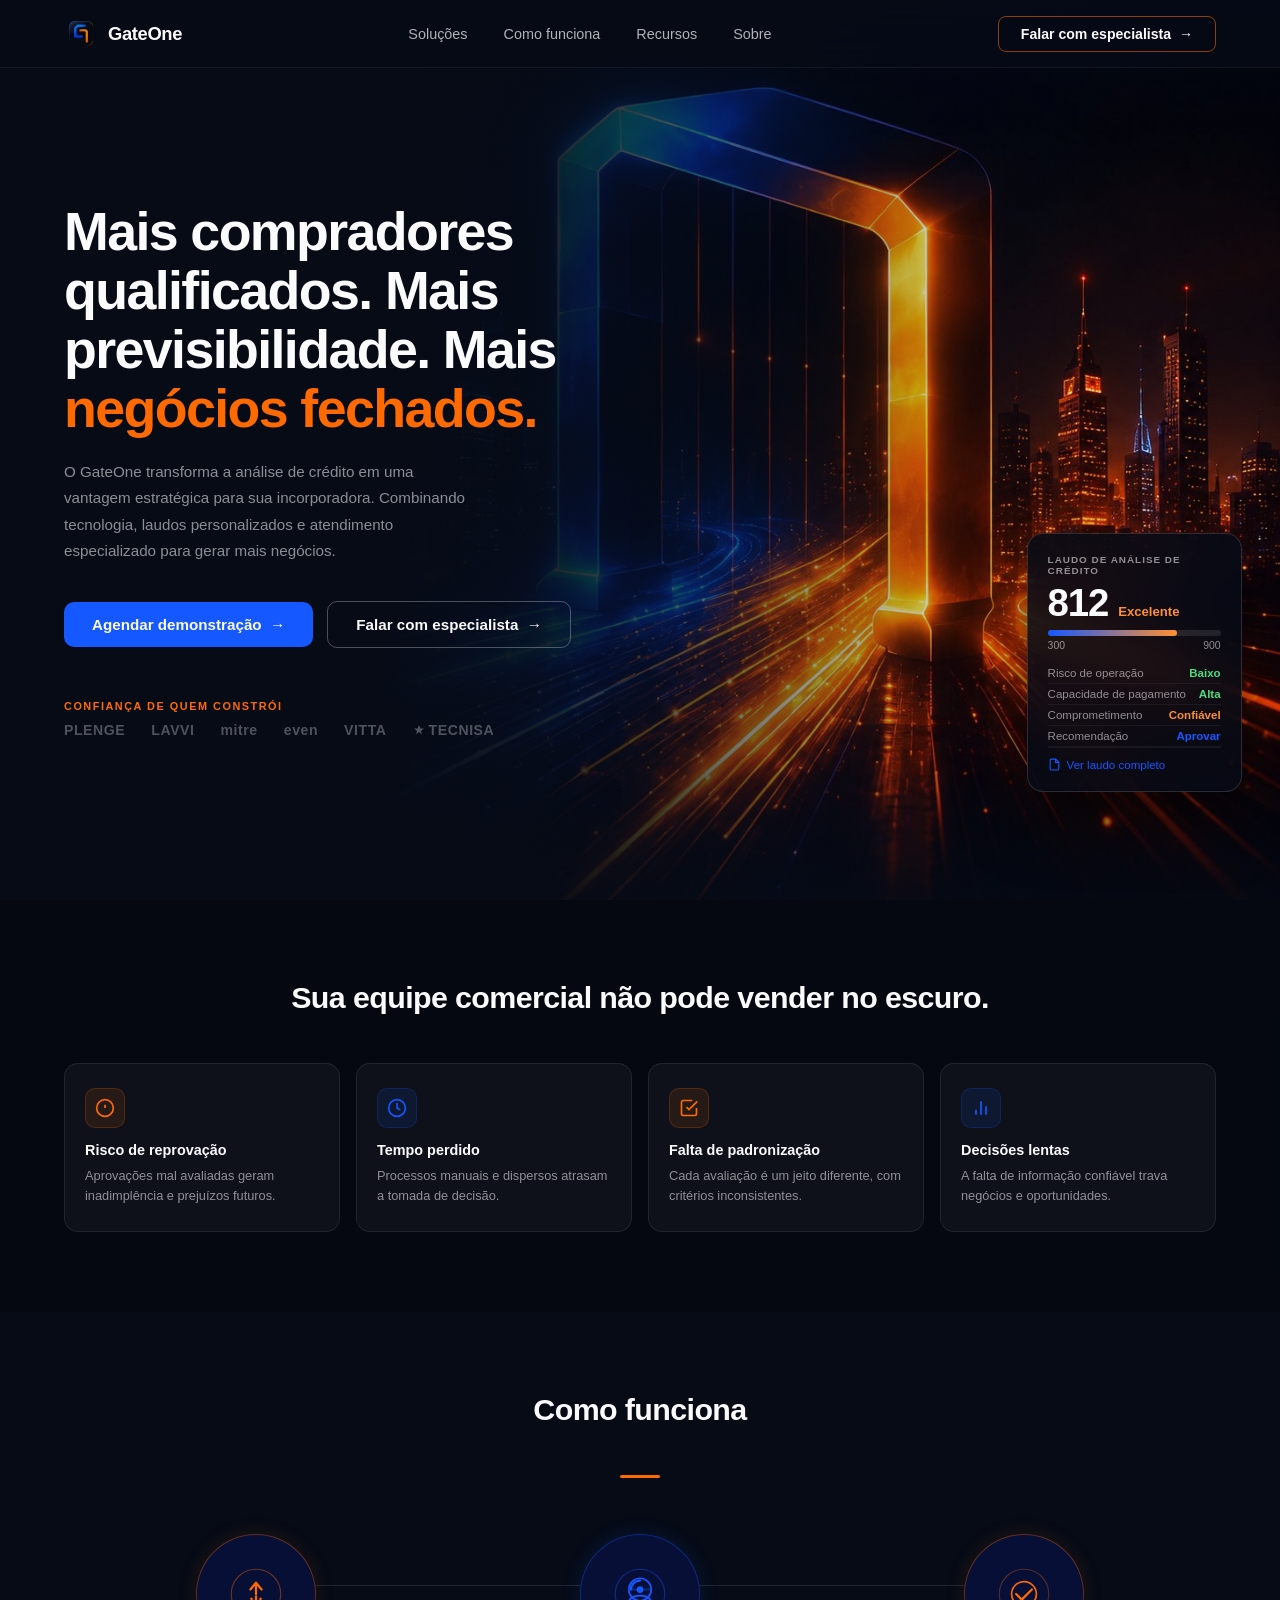
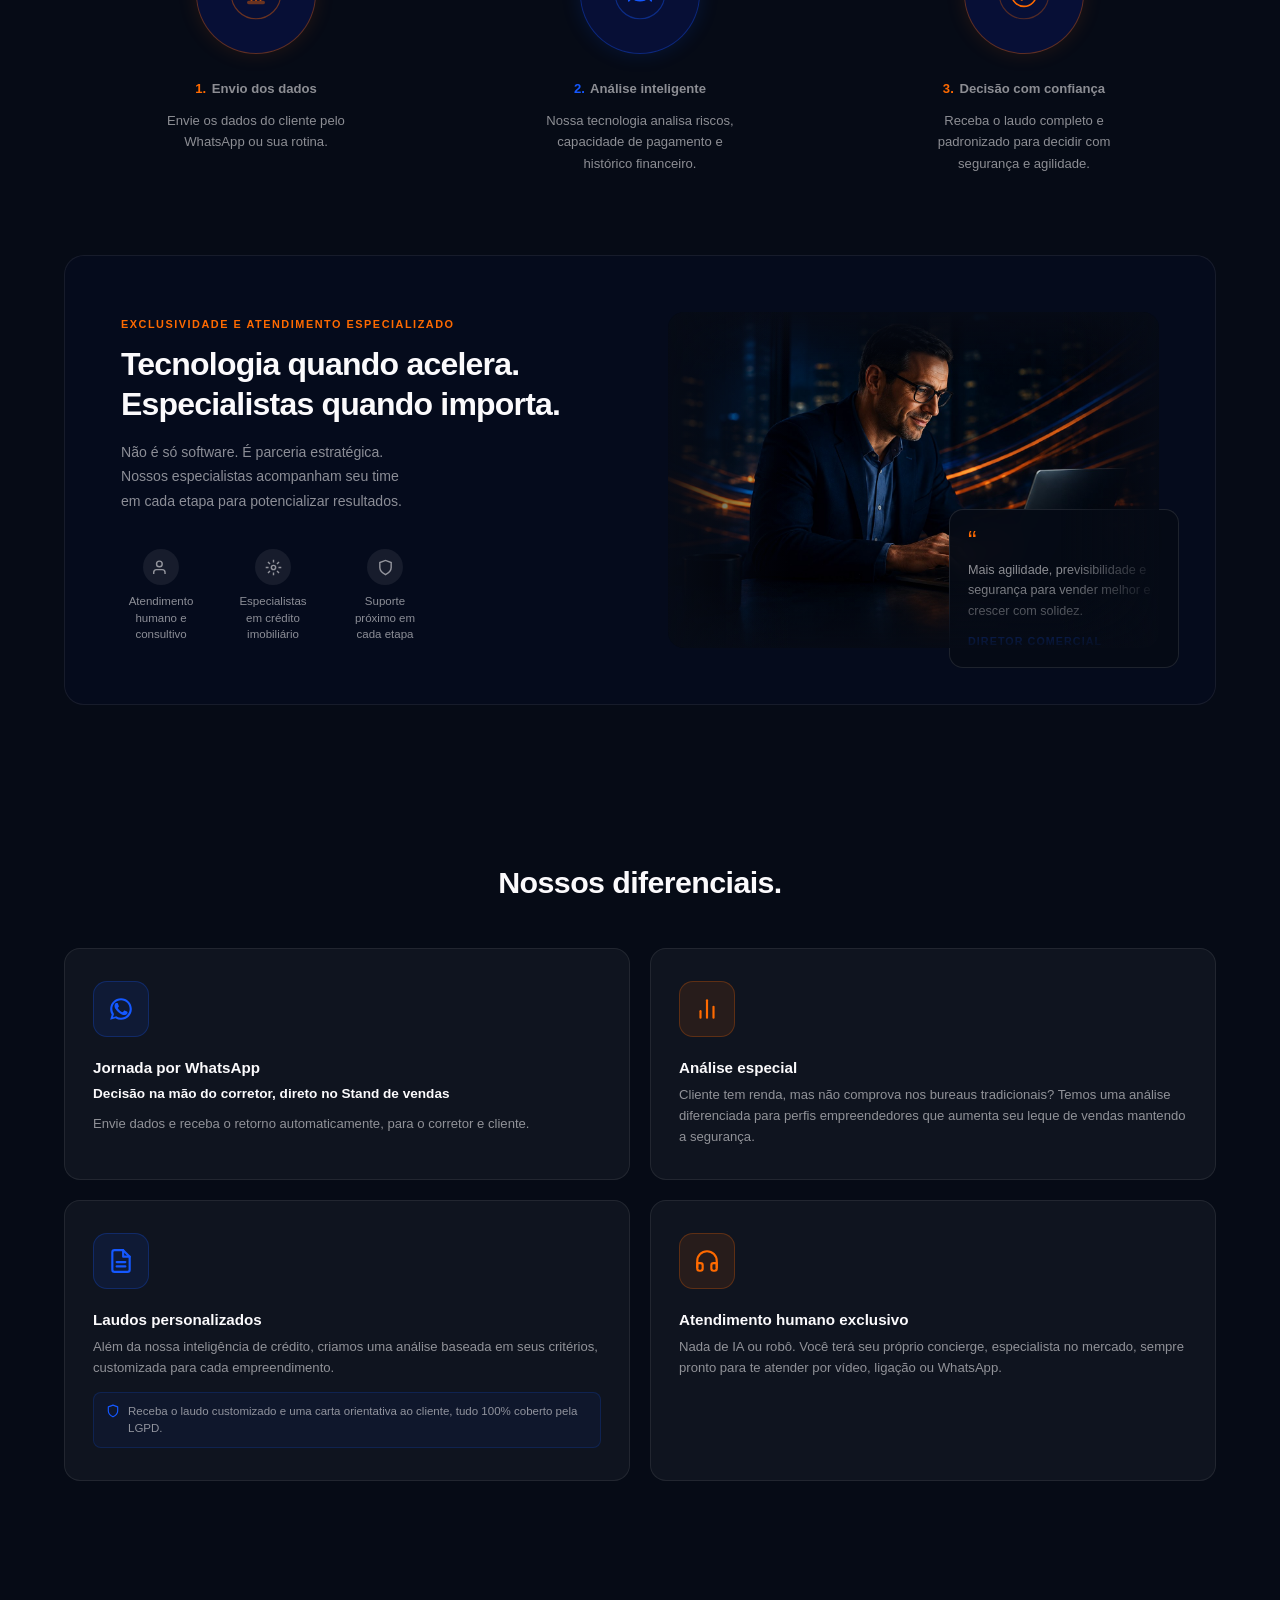
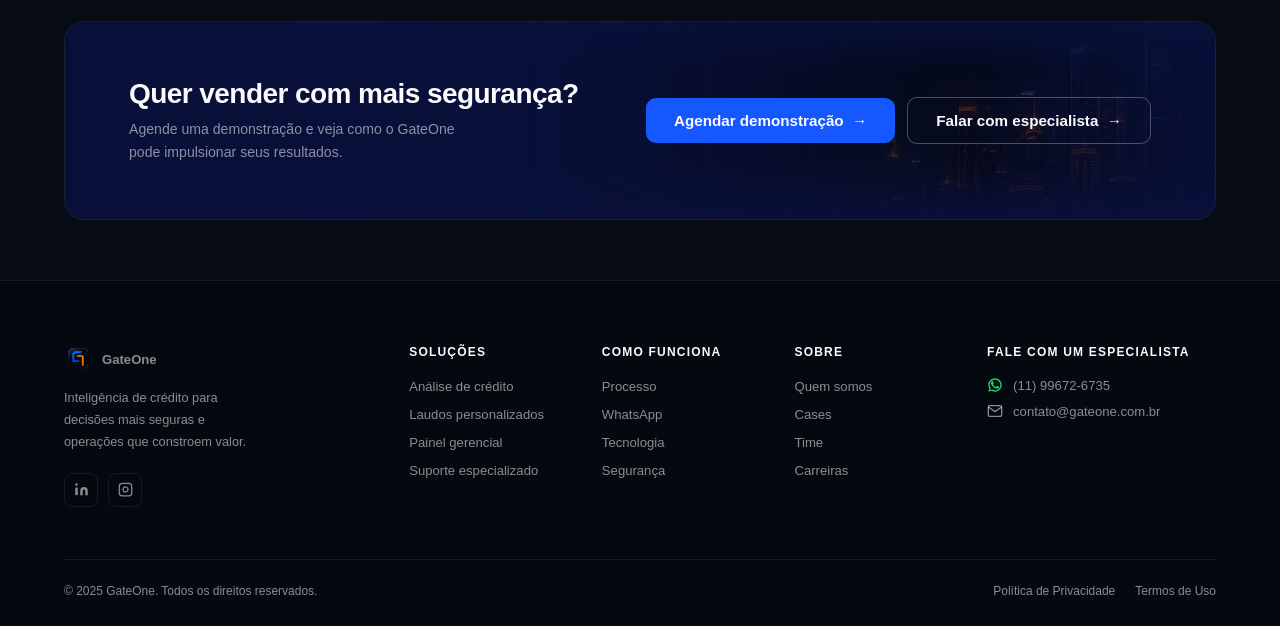
==== index.html @ da581ff6 "features: 'Nossos diferenciais' com 4 cards em grid 2x2" ====
<!DOCTYPE html>
<html lang="pt-BR">
<head>
  <meta charset="UTF-8"/>
  <meta name="viewport" content="width=device-width, initial-scale=1.0"/>
  <title>GateOne — Inteligência de Crédito</title>
  <link href="https://api.fontshare.com/v2/css?f[]=satoshi@300,400,500,600,700,800&display=swap" rel="stylesheet"/>
  <style>
    *,*::before,*::after{box-sizing:border-box;margin:0;padding:0}
    :root{
      --bg:#060B16;
      --blue:#1558FF;
      --orange:#FF6A00;
      --orange2:#FF902E;
      --white:#FBFAFC;
      --muted:rgba(251,250,252,.55);
      --card:rgba(255,255,255,.04);
      --border:rgba(255,255,255,.08);
    }
    html{scroll-behavior:smooth}
    body{font-family:'Satoshi',sans-serif;background:var(--bg);color:var(--white);overflow-x:hidden;-webkit-font-smoothing:antialiased}

    /* ── NAV ── */
    nav{
      position:fixed;top:0;left:0;right:0;z-index:900;
      display:flex;align-items:center;justify-content:space-between;
      padding:0 5%;height:68px;
      background:rgba(6,11,22,.88);
      backdrop-filter:blur(20px);
      border-bottom:1px solid rgba(255,255,255,.06);
    }
    .nav-logo{display:flex;align-items:center;gap:10px;text-decoration:none;color:var(--white);font-weight:700;font-size:1.15rem;letter-spacing:-.02em}
    .nav-logo img{height:34px;width:auto}
    .nav-links{display:flex;align-items:center;gap:36px;list-style:none}
    .nav-links a{text-decoration:none;color:rgba(251,250,252,.7);font-size:.9rem;font-weight:500;transition:color .2s}
    .nav-links a:hover{color:var(--white)}
    .btn-nav{
      background:transparent;border:1.5px solid rgba(255,106,0,.55);
      color:var(--white);padding:9px 22px;border-radius:8px;
      font-family:'Satoshi',sans-serif;font-size:.88rem;font-weight:600;
      cursor:pointer;display:flex;align-items:center;gap:8px;
      text-decoration:none;transition:background .2s,border-color .2s;
    }
    .btn-nav:hover{background:rgba(255,106,0,.1);border-color:var(--orange)}

    /* ── BUTTONS ── */
    .btn-blue{
      display:inline-flex;align-items:center;gap:10px;
      background:var(--blue);color:var(--white);
      font-family:'Satoshi',sans-serif;font-size:.95rem;font-weight:700;
      padding:14px 28px;border-radius:10px;border:none;cursor:pointer;
      text-decoration:none;transition:background .2s,transform .2s,box-shadow .2s;
    }
    .btn-blue:hover{background:#0e46d4;transform:translateY(-2px);box-shadow:0 8px 28px rgba(21,88,255,.4)}
    .btn-outline{
      display:inline-flex;align-items:center;gap:10px;
      background:transparent;color:var(--white);
      font-family:'Satoshi',sans-serif;font-size:.95rem;font-weight:600;
      padding:14px 28px;border-radius:10px;
      border:1.5px solid rgba(255,255,255,.28);cursor:pointer;
      text-decoration:none;transition:border-color .2s,background .2s;
    }
    .btn-outline:hover{border-color:rgba(255,255,255,.6);background:rgba(255,255,255,.04)}

    /* ── HERO ── */
    #hero{
      position:relative;
      min-height:100vh;
      display:flex;
      align-items:center;
      overflow:hidden;
    }
    .hero-bg{
      position:absolute;
      inset:0;
      background-size:cover;
      background-position:center right;
      background-repeat:no-repeat;
    }
    /* Heavy overlay: left is solid bg color, right reveals the image */
    .hero-overlay{
      position:absolute;inset:0;z-index:1;
      background:
        linear-gradient(to right,
          #060B16 0%,
          #060B16 30%,
          rgba(6,11,22,.92) 42%,
          rgba(6,11,22,.55) 58%,
          rgba(6,11,22,.15) 75%,
          transparent 88%
        ),
        linear-gradient(to bottom, rgba(6,11,22,.6) 0%, transparent 15%),
        linear-gradient(to top,    rgba(6,11,22,.7) 0%, transparent 15%);
    }
    .hero-content{
      position:relative;z-index:2;
      width:100%;
      padding:120px 5% 80px;
    }
    .hero-left{max-width:530px}
    .hero-title{
      font-size:clamp(2.4rem,4.2vw,3.5rem);
      font-weight:800;line-height:1.1;letter-spacing:-.03em;
      margin-bottom:20px;
    }
    .hero-title .orange{color:var(--orange)}
    .hero-desc{
      font-size:.95rem;line-height:1.75;
      color:var(--muted);max-width:420px;margin-bottom:36px;
    }
    .hero-actions{display:flex;align-items:center;gap:14px;flex-wrap:wrap;margin-bottom:52px}
    .hero-trust{display:flex;flex-direction:column;gap:10px}
    .trust-label{font-size:.68rem;font-weight:700;letter-spacing:.14em;text-transform:uppercase;color:var(--orange)}
    .trust-logos{display:flex;align-items:center;gap:26px;flex-wrap:wrap}
    .trust-logos span{font-size:.88rem;font-weight:700;letter-spacing:.04em;color:rgba(251,250,252,.3)}
    .score-card{
      position:absolute;
      bottom:12%;
      right:3%;
      z-index:3;
      width:215px;
      background:rgba(6,11,22,.88);
      border:1px solid rgba(255,255,255,.14);
      backdrop-filter:blur(20px);
      border-radius:16px;padding:20px;
      box-shadow:0 24px 64px rgba(0,0,0,.6);
    }
    .score-label{font-size:.62rem;font-weight:700;letter-spacing:.1em;text-transform:uppercase;color:var(--muted);margin-bottom:8px}
    .score-num-row{display:flex;align-items:baseline;gap:10px;margin-bottom:8px}
    .score-number{font-size:2.4rem;font-weight:800;letter-spacing:-.03em;line-height:1}
    .score-badge{font-size:.82rem;font-weight:700;color:var(--orange2)}
    .score-bar-wrap{background:rgba(255,255,255,.1);border-radius:4px;height:6px;margin-bottom:4px}
    .score-bar{height:6px;border-radius:4px;background:linear-gradient(90deg,var(--blue),var(--orange2));width:75%}
    .score-range{display:flex;justify-content:space-between;font-size:.65rem;color:var(--muted);margin-bottom:12px}
    .score-row{display:flex;justify-content:space-between;align-items:center;font-size:.72rem;padding:4px 0;border-bottom:1px solid rgba(255,255,255,.05)}
    .score-row:last-of-type{border:none;margin-bottom:10px}
    .score-row .key{color:var(--muted)}
    .score-row .val{font-weight:600}
    .val.green{color:#4ade80}
    .val.blue-t{color:var(--blue)}
    .val.orange-t{color:var(--orange2)}
    .score-footer{display:flex;align-items:center;gap:6px;font-size:.72rem;color:var(--blue);cursor:pointer;border-top:1px solid rgba(255,255,255,.06);padding-top:10px}

        /* ── PAIN ── */
        /* ── PAIN ── */
        /* ── PAIN ── */
    #pain{padding:80px 5%;background:rgba(0,0,0,.25)}
    .section-heading{text-align:center;font-size:clamp(1.3rem,2.4vw,1.9rem);font-weight:700;letter-spacing:-.02em;margin-bottom:48px}
    .pain-grid{display:grid;grid-template-columns:repeat(4,1fr);gap:16px}
    .pain-card{
      background:var(--card);border:1px solid var(--border);
      border-radius:14px;padding:24px 20px;
      transition:border-color .2s,transform .2s;
    }
    .pain-card:hover{border-color:rgba(21,88,255,.3);transform:translateY(-4px)}
    .pain-icon{
      width:40px;height:40px;border-radius:10px;
      display:flex;align-items:center;justify-content:center;margin-bottom:14px;
    }
    .pain-icon.or{background:rgba(255,106,0,.1);border:1px solid rgba(255,106,0,.2)}
    .pain-icon.bl{background:rgba(21,88,255,.1);border:1px solid rgba(21,88,255,.2)}
    .pain-icon svg{width:20px;height:20px}
    .pain-card h3{font-size:.9rem;font-weight:700;margin-bottom:8px}
    .pain-card p{font-size:.8rem;color:var(--muted);line-height:1.6}

    /* ── HOW ── */
    #how{padding:80px 5%;text-align:center}
    .how-line{width:40px;height:3px;background:var(--orange);border-radius:2px;margin:8px auto 56px}
    .steps{display:grid;grid-template-columns:repeat(3,1fr);position:relative}
    .steps::before{
      content:'';position:absolute;
      top:51px;left:calc(16.6% + 28px);right:calc(16.6% + 28px);
      height:1px;background:rgba(255,255,255,.1);
    }
    .step{display:flex;flex-direction:column;align-items:center;padding:0 20px;position:relative;z-index:1}
    .step-circle{
      width:120px;height:120px;border-radius:50%;
      background:rgba(8,16,58,.9);
      display:flex;align-items:center;justify-content:center;
      margin-bottom:24px;
    }
    .step-circle.bl{border:1px solid rgba(21,88,255,.35);box-shadow:0 0 20px rgba(21,88,255,.15)}
    .step-circle.pu{border:1px solid rgba(255,106,0,.35);box-shadow:0 0 20px rgba(255,106,0,.15)}
    .step-circle.or{border:1px solid rgba(255,106,0,.35);box-shadow:0 0 20px rgba(255,106,0,.12)}
    .step-circle svg{width:54px;height:54px}
    .step-title{font-size:.95rem;font-weight:700;margin-bottom:10px}
    .step-title .n{margin-right:2px}
    .step-title .n.bl{color:var(--blue)}
    .step-title .n.pu{color:var(--orange)}
    .step-title .n.or{color:var(--orange)}
    .step p{font-size:.82rem;color:var(--muted);line-height:1.65;max-width:200px}

    /* ── SPECIALIST ── */
    #specialist{padding:0 5% 80px}
    .spec-inner{
      border:1px solid rgba(255,255,255,.07);border-radius:20px;
      padding:56px;
      display:grid;grid-template-columns:1fr 1fr;
      gap:56px;align-items:center;
      background:rgba(8,16,58,.18);
    }
    .spec-label{font-size:.68rem;font-weight:700;letter-spacing:.14em;text-transform:uppercase;color:var(--orange);display:block;margin-bottom:14px}
    .spec-title{font-size:clamp(1.4rem,2.5vw,2rem);font-weight:700;letter-spacing:-.025em;line-height:1.25;margin-bottom:16px}
    .spec-desc{font-size:.88rem;color:var(--muted);line-height:1.75;margin-bottom:36px}
    .spec-perks{display:flex;gap:32px}
    .perk{display:flex;flex-direction:column;align-items:center;text-align:center;gap:8px}
    .perk-icon{width:36px;height:36px;border-radius:50%;background:rgba(255,255,255,.07);display:flex;align-items:center;justify-content:center}
    .perk-icon svg{width:17px;height:17px;color:var(--muted)}
    .perk span{font-size:.72rem;color:var(--muted);max-width:80px;line-height:1.4}
    .spec-right{position:relative}
    .spec-img-wrap{position:relative;border-radius:16px;overflow:hidden;display:block}
    .spec-img-wrap::after{content:'';position:absolute;inset:0;background:linear-gradient(to right,rgba(6,11,22,.95) 0%,transparent 25%),linear-gradient(to left,rgba(6,11,22,.95) 0%,transparent 20%),linear-gradient(to top,rgba(6,11,22,.95) 0%,transparent 20%),linear-gradient(to bottom,rgba(6,11,22,.95) 0%,transparent 20%);pointer-events:none;z-index:1}
    .spec-img{width:100%;border-radius:16px;display:block;object-fit:cover;max-height:400px}
    .testimonial{
      position:absolute;bottom:-20px;right:-20px;width:230px;
      background:rgba(6,11,22,.95);border:1px solid rgba(255,255,255,.1);
      border-radius:14px;padding:18px;backdrop-filter:blur(12px);
    }
    .testimonial .qt{font-size:1.6rem;line-height:1;color:var(--orange);margin-bottom:6px}
    .testimonial p{font-size:.79rem;line-height:1.6;color:var(--muted);margin-bottom:10px}
    .testimonial .author{font-size:.67rem;font-weight:700;letter-spacing:.1em;text-transform:uppercase;color:var(--blue)}

    /* ── FEATURES ── */
    #features{padding:80px 5%}
    .features-grid{display:grid;grid-template-columns:repeat(2,1fr);gap:20px;margin-top:0}
    .feat-card{
      background:var(--card);border:1px solid var(--border);
      border-radius:16px;padding:32px 28px;
      display:flex;flex-direction:column;
      transition:border-color .25s,transform .25s,box-shadow .25s;
    }
    .feat-card:hover{border-color:rgba(21,88,255,.4);transform:translateY(-6px);box-shadow:0 20px 48px rgba(0,0,0,.35)}
    .feat-icon{width:56px;height:56px;border-radius:14px;display:flex;align-items:center;justify-content:center;margin-bottom:22px}
    .feat-icon.wa{background:rgba(21,88,255,.1);border:1px solid rgba(21,88,255,.25)}
    .feat-icon.rep{background:rgba(255,106,0,.1);border:1px solid rgba(255,106,0,.25)}
    .feat-icon.dash{background:rgba(21,88,255,.1);border:1px solid rgba(21,88,255,.25)}
    .feat-card h3{font-size:.95rem;font-weight:700;margin-bottom:8px}
    .feat-card p{font-size:.82rem;color:var(--muted);line-height:1.6;flex:1;margin-bottom:0}
    .feat-subtitle{font-size:.85rem;font-weight:600;color:var(--white);margin-bottom:10px;line-height:1.4}
    .feat-lgpd{display:flex;align-items:flex-start;gap:8px;padding:10px 12px;border-radius:8px;background:rgba(21,88,255,.06);border:1px solid rgba(21,88,255,.18);font-size:.72rem;color:var(--muted);line-height:1.5;margin-top:14px}
    .feat-lgpd svg{flex-shrink:0;margin-top:1px;color:var(--blue)}
    .feat-link{display:inline-flex;align-items:center;gap:6px;font-size:.82rem;font-weight:700;color:var(--orange);text-decoration:none;transition:gap .2s}
    .feat-link:hover{gap:12px}

    /* ── CTA ── */
    #cta{padding:60px 5%}
    .cta-inner{
      border:1px solid rgba(255,255,255,.08);border-radius:20px;
      padding:56px 64px;
      display:flex;align-items:center;justify-content:space-between;gap:40px;
      position:relative;overflow:hidden;
      background:rgba(8,16,58,.28);
    }
    .cta-bg{
      position:absolute;right:0;top:0;bottom:0;width:55%;
      background:url("[data-uri]") right center/cover no-repeat;
      opacity:.2;
    }
    .cta-fade{
      position:absolute;inset:0;
      background:
        linear-gradient(to right, rgba(8,16,58,1) 0%, rgba(8,16,58,.98) 40%, rgba(8,16,58,.5) 60%, transparent 75%),
        linear-gradient(to top, rgba(8,16,58,.95) 0%, transparent 30%),
        linear-gradient(to bottom, rgba(8,16,58,.95) 0%, transparent 25%),
        linear-gradient(to left, rgba(8,16,58,.9) 0%, transparent 20%);
    }
    .cta-text{position:relative;z-index:1}
    .cta-text h2{font-size:clamp(1.3rem,2.2vw,1.75rem);font-weight:700;letter-spacing:-.02em;margin-bottom:8px}
    .cta-text p{font-size:.88rem;color:var(--muted);line-height:1.6;max-width:340px}
    .cta-actions{display:flex;gap:12px;align-items:center;position:relative;z-index:1;flex-shrink:0}

    /* ── FOOTER ── */
    footer{background:rgba(0,0,0,.3);border-top:1px solid var(--border);padding:64px 5% 28px}
    .footer-grid{display:grid;grid-template-columns:2fr 1fr 1fr 1fr 1.5fr;gap:40px;margin-bottom:52px}
    .footer-logo{display:flex;align-items:center;gap:10px;text-decoration:none;color:var(--white);font-weight:700;font-size:1rem;margin-bottom:14px}
    .footer-logo img{height:28px;width:auto}
    .footer-tagline{font-size:.8rem;color:var(--muted);line-height:1.7;max-width:200px;margin-bottom:20px}
    .footer-social{display:flex;gap:10px}
    .soc{width:34px;height:34px;border-radius:8px;border:1px solid var(--border);display:flex;align-items:center;justify-content:center;color:var(--muted);text-decoration:none;transition:border-color .2s,color .2s}
    .soc:hover{border-color:var(--blue);color:var(--blue)}
    .soc svg{width:15px;height:15px}
    .fcol h4{font-size:.75rem;font-weight:700;letter-spacing:.1em;text-transform:uppercase;color:var(--white);margin-bottom:18px}
    .fcol ul{list-style:none;display:flex;flex-direction:column;gap:10px}
    .fcol a{font-size:.82rem;color:var(--muted);text-decoration:none;transition:color .2s}
    .fcol a:hover{color:var(--white)}
    .fcontact h4{font-size:.75rem;font-weight:700;letter-spacing:.1em;text-transform:uppercase;color:var(--white);margin-bottom:18px}
    .fci{display:flex;align-items:center;gap:10px;font-size:.82rem;color:var(--muted);margin-bottom:10px}
    .fci svg{width:16px;height:16px;flex-shrink:0}
    .footer-bottom{border-top:1px solid var(--border);padding-top:24px;display:flex;justify-content:space-between;align-items:center;flex-wrap:wrap;gap:12px}
    .footer-bottom p{font-size:.75rem;color:var(--muted)}
    .fbl{display:flex;gap:20px}
    .fbl a{font-size:.75rem;color:var(--muted);text-decoration:none;transition:color .2s}
    .fbl a:hover{color:var(--white)}

    /* REVEAL */
    .rv{opacity:0;transform:translateY(26px);transition:opacity .65s cubic-bezier(.16,1,.3,1),transform .65s cubic-bezier(.16,1,.3,1)}
    .rv.on{opacity:1;transform:none}
    .d1{transition-delay:.08s}.d2{transition-delay:.16s}.d3{transition-delay:.24s}.d4{transition-delay:.32s}

    @media(max-width:1024px){
      .hero-bg-img{width:100%;opacity:.35}
      .hero-fade{background:linear-gradient(to right,var(--bg) 0%,rgba(6,11,22,.9) 60%,rgba(6,11,22,.7) 100%)}
      .hero-content{grid-template-columns:1fr}
      .hero-right{display:none}
      .pain-grid{grid-template-columns:repeat(2,1fr)}
      .steps{grid-template-columns:1fr;gap:40px}
      .steps::before{display:none}
      .spec-inner{grid-template-columns:1fr;gap:40px;padding:36px}
      .features-grid{grid-template-columns:repeat(2,1fr)}
      .footer-grid{grid-template-columns:1fr 1fr}
      .testimonial{position:static;margin-top:16px;width:100%}
    }
    @media(max-width:640px){
      .nav-links{display:none}
      .pain-grid{grid-template-columns:1fr}
      .features-grid{grid-template-columns:1fr}
      .cta-inner{flex-direction:column;padding:36px 24px}
      .cta-actions{flex-direction:column;width:100%}
      .footer-grid{grid-template-columns:1fr}
      .spec-perks{flex-wrap:wrap;gap:20px}
    }
  </style>
</head>
<body>

<!-- NAV -->
<nav id="navbar">
  <a href="#" class="nav-logo">
    <img src="[data-uri]" alt="GateOne logo"/>
    GateOne
  </a>
  <ul class="nav-links">
    <li><a href="#pain">Soluções</a></li>
    <li><a href="#how">Como funciona</a></li>
    <li><a href="#features">Recursos</a></li>
    <li><a href="#footer">Sobre</a></li>
  </ul>
  <a href="https://wa.me/5511996726735" target="_blank" class="btn-nav">Falar com especialista &nbsp;&rarr;</a>
</nav>

<!-- HERO -->
<section id="hero">
  <!-- Full-bleed background image -->
  <div class="hero-bg" style="background-image:url('[data-uri]')"></div>
  <!-- Overlay: dark on left, transparent on right -->
  <div class="hero-overlay"></div>

  <div class="hero-content">
    <div class="hero-left rv">
      <h1 class="hero-title">
        Mais compradores<br/>
        qualificados. Mais<br/>
        previsibilidade. Mais<br/>
        <span class="orange">negócios fechados.</span>
      </h1>
      <p class="hero-desc">O GateOne transforma a análise de crédito em uma vantagem estratégica para sua incorporadora. Combinando tecnologia, laudos personalizados e atendimento especializado para gerar mais negócios.</p>
      <div class="hero-actions">
        <a href="https://wa.me/5511996726735" target="_blank" class="btn-blue">Agendar demonstração &nbsp;&rarr;</a>
        <a href="https://wa.me/5511996726735" target="_blank" class="btn-outline">Falar com especialista &nbsp;&rarr;</a>
      </div>
      <div class="hero-trust">
        <span class="trust-label">Confiança de quem constrói</span>
        <div class="trust-logos">
          <span>PLENGE</span><span>LAVVI</span><span>mitre</span>
          <span>even</span><span>VITTA</span>
          <span style="display:flex;align-items:center;gap:4px">
            <svg width="12" height="12" viewBox="0 0 24 24" fill="rgba(251,250,252,.3)"><polygon points="12,2 15,9 22,9 16,14 18,21 12,16 6,21 8,14 2,9 9,9"/></svg>TECNISA
          </span>
        </div>
      </div>
    </div>
  </div>

  <!-- Score card over the image -->
  <div class="score-card rv d2">
    <div class="score-label">Laudo de Análise de Crédito</div>
    <div class="score-num-row">
      <span class="score-number">812</span>
      <span class="score-badge">Excelente</span>
    </div>
    <div class="score-bar-wrap"><div class="score-bar"></div></div>
    <div class="score-range"><span>300</span><span>900</span></div>
    <div class="score-row"><span class="key">Risco de operação</span><span class="val green">Baixo</span></div>
    <div class="score-row"><span class="key">Capacidade de pagamento</span><span class="val green">Alta</span></div>
    <div class="score-row"><span class="key">Comprometimento</span><span class="val orange-t">Confiável</span></div>
    <div class="score-row"><span class="key">Recomendação</span><span class="val blue-t">Aprovar</span></div>
    <div class="score-footer">
      <svg width="13" height="13" viewBox="0 0 24 24" fill="none" stroke="currentColor" stroke-width="2"><path d="M14 2H6a2 2 0 0 0-2 2v16a2 2 0 0 0 2 2h12a2 2 0 0 0 2-2V8z"/><polyline points="14 2 14 8 20 8"/></svg>
      Ver laudo completo
    </div>
  </div>
</section>

<!-- PAIN -->
<section id="pain">
  <h2 class="section-heading rv">Sua equipe comercial não pode vender no escuro.</h2>
  <div class="pain-grid">
    <div class="pain-card rv d1">
      <div class="pain-icon or"><svg viewBox="0 0 24 24" fill="none" stroke="#FF6A00" stroke-width="2"><circle cx="12" cy="12" r="10"/><line x1="12" y1="8" x2="12" y2="12"/><line x1="12" y1="16" x2="12.01" y2="16"/></svg></div>
      <h3>Risco de reprovação</h3>
      <p>Aprovações mal avaliadas geram inadimplência e prejuízos futuros.</p>
    </div>
    <div class="pain-card rv d2">
      <div class="pain-icon bl"><svg viewBox="0 0 24 24" fill="none" stroke="#1558FF" stroke-width="2"><circle cx="12" cy="12" r="10"/><polyline points="12 6 12 12 16 14"/></svg></div>
      <h3>Tempo perdido</h3>
      <p>Processos manuais e dispersos atrasam a tomada de decisão.</p>
    </div>
    <div class="pain-card rv d3">
      <div class="pain-icon or"><svg viewBox="0 0 24 24" fill="none" stroke="#FF6A00" stroke-width="2"><path d="M9 11l3 3L22 4"/><path d="M21 12v7a2 2 0 0 1-2 2H5a2 2 0 0 1-2-2V5a2 2 0 0 1 2-2h11"/></svg></div>
      <h3>Falta de padronização</h3>
      <p>Cada avaliação é um jeito diferente, com critérios inconsistentes.</p>
    </div>
    <div class="pain-card rv d4">
      <div class="pain-icon bl"><svg viewBox="0 0 24 24" fill="none" stroke="#1558FF" stroke-width="2"><line x1="18" y1="20" x2="18" y2="10"/><line x1="12" y1="20" x2="12" y2="4"/><line x1="6" y1="20" x2="6" y2="14"/></svg></div>
      <h3>Decisões lentas</h3>
      <p>A falta de informação confiável trava negócios e oportunidades.</p>
    </div>
  </div>
</section>

<!-- HOW -->
<section id="how">
  <h2 class="section-heading rv">Como funciona</h2>
  <div class="how-line rv"></div>
  <div class="steps">
    <div class="step rv d1">
      <div class="step-circle or">
        <svg viewBox="0 0 48 48" fill="none"><circle cx="24" cy="24" r="22" stroke="rgba(255,106,0,.4)" stroke-width="1"/><path d="M24 14v10" stroke="#FF6A00" stroke-width="2" stroke-linecap="round"/><path d="M19 20l5-6 5 6" stroke="#FF6A00" stroke-width="2" stroke-linecap="round" stroke-linejoin="round"/><rect x="16" y="30" width="16" height="3" rx="1.5" fill="#FF6A00" fill-opacity=".4"/><rect x="19" y="27" width="2" height="3" rx="1" fill="#FF6A00"/><rect x="23" y="25" width="2" height="5" rx="1" fill="#FF6A00"/><rect x="27" y="27" width="2" height="3" rx="1" fill="#FF6A00"/></svg>
      </div>
      <p class="step-title"><span class="n or">1.</span> Envio dos dados</p>
      <p>Envie os dados do cliente pelo WhatsApp ou sua rotina.</p>
    </div>
    <div class="step rv d2">
      <div class="step-circle bl">
        <svg viewBox="0 0 48 48" fill="none"><circle cx="24" cy="24" r="22" stroke="rgba(21,88,255,.4)" stroke-width="1"/><circle cx="24" cy="20" r="10" stroke="#1558FF" stroke-width="1.5"/><path d="M16 20a8 8 0 0 1 8-8" stroke="#1558FF" stroke-width="2" stroke-linecap="round"/><circle cx="24" cy="20" r="3" fill="#1558FF"/><line x1="14" y1="20" x2="34" y2="20" stroke="#1558FF" stroke-width="1.5" stroke-opacity=".4"/><path d="M14 30c2-3 5-4.5 10-4.5s8 1.5 10 4.5" stroke="#1558FF" stroke-width="1.5" stroke-linecap="round"/></svg>
      </div>
      <p class="step-title"><span class="n bl">2.</span> Análise inteligente</p>
      <p>Nossa tecnologia analisa riscos, capacidade de pagamento e histórico financeiro.</p>
    </div>
    <div class="step rv d3">
      <div class="step-circle or">
        <svg viewBox="0 0 48 48" fill="none"><circle cx="24" cy="24" r="22" stroke="#FF6A00" stroke-width="1" stroke-opacity=".3"/><circle cx="24" cy="24" r="11" stroke="#FF6A00" stroke-width="1.5"/><path d="M17 24l5 5 9-9" stroke="#FF6A00" stroke-width="2" stroke-linecap="round" stroke-linejoin="round"/></svg>
      </div>
      <p class="step-title"><span class="n or">3.</span> Decisão com confiança</p>
      <p>Receba o laudo completo e padronizado para decidir com segurança e agilidade.</p>
    </div>
  </div>
</section>

<!-- SPECIALIST -->
<section id="specialist">
  <div class="spec-inner">
    <div class="spec-left rv">
      <span class="spec-label">Exclusividade e atendimento especializado</span>
      <h2 class="spec-title">Tecnologia quando acelera.<br/>Especialistas quando importa.</h2>
      <p class="spec-desc">Não é só software. É parceria estratégica.<br/>Nossos especialistas acompanham seu time<br/>em cada etapa para potencializar resultados.</p>
      <div class="spec-perks">
        <div class="perk">
          <div class="perk-icon"><svg viewBox="0 0 24 24" fill="none" stroke="currentColor" stroke-width="2"><path d="M17 21v-2a4 4 0 0 0-4-4H5a4 4 0 0 0-4 4v2"/><circle cx="9" cy="7" r="4"/></svg></div>
          <span>Atendimento humano e consultivo</span>
        </div>
        <div class="perk">
          <div class="perk-icon"><svg viewBox="0 0 24 24" fill="none" stroke="currentColor" stroke-width="2"><circle cx="12" cy="12" r="3"/><path d="M12 1v4M12 19v4M4.22 4.22l2.83 2.83M16.95 16.95l2.83 2.83M1 12h4M19 12h4M4.22 19.78l2.83-2.83M16.95 7.05l2.83-2.83"/></svg></div>
          <span>Especialistas em crédito imobiliário</span>
        </div>
        <div class="perk">
          <div class="perk-icon"><svg viewBox="0 0 24 24" fill="none" stroke="currentColor" stroke-width="2"><path d="M12 22s8-4 8-10V5l-8-3-8 3v7c0 6 8 10 8 10z"/></svg></div>
          <span>Suporte próximo em cada etapa</span>
        </div>
      </div>
    </div>
    <div class="spec-right rv d2">
      <div class="spec-img-wrap"><img src="[data-uri]" class="spec-img" alt="Especialista GateOne"/></div>
      <div class="testimonial">
        <div class="qt">&ldquo;</div>
        <p>Mais agilidade, previsibilidade e segurança para vender melhor e crescer com solidez.</p>
        <span class="author">Diretor Comercial</span>
      </div>
    </div>
  </div>
</section>

<!-- FEATURES -->
<section id="features">
  <h2 class="section-heading rv">Nossos diferenciais.</h2>
  <div class="features-grid">
    <div class="feat-card rv d1">
      <div class="feat-icon wa"><svg width="26" height="26" viewBox="0 0 24 24" fill="#1558FF"><path d="M17.472 14.382c-.297-.149-1.758-.867-2.03-.967-.273-.099-.471-.148-.67.15-.197.297-.767.966-.94 1.164-.173.199-.347.223-.644.075-.297-.15-1.255-.463-2.39-1.475-.883-.788-1.48-1.761-1.653-2.059-.173-.297-.018-.458.13-.606.134-.133.298-.347.446-.52.149-.174.198-.298.298-.497.099-.198.05-.371-.025-.52-.075-.149-.669-1.612-.916-2.207-.242-.579-.487-.5-.669-.51-.173-.008-.371-.01-.57-.01-.198 0-.52.074-.792.372-.272.297-1.04 1.016-1.04 2.479 0 1.462 1.065 2.875 1.213 3.074.149.198 2.096 3.2 5.077 4.487.709.306 1.262.489 1.694.625.712.227 1.36.195 1.871.118.571-.085 1.758-.719 2.006-1.413.248-.694.248-1.289.173-1.413-.074-.124-.272-.198-.57-.347z"/><path d="M12 2C6.477 2 2 6.477 2 12c0 1.89.525 3.66 1.438 5.168L2 22l4.832-1.438A9.948 9.948 0 0 0 12 22c5.523 0 10-4.477 10-10S17.523 2 12 2zm0 18a7.946 7.946 0 0 1-4.053-1.105l-.291-.173-3.007.894.894-3.007-.173-.291A7.948 7.948 0 0 1 4 12c0-4.411 3.589-8 8-8s8 3.589 8 8-3.589 8-8 8z"/></svg></div>
      <h3>Jornada por WhatsApp</h3>
      <div class="feat-subtitle">Decisão na mão do corretor, direto no Stand de vendas</div>
      <p>Envie dados e receba o retorno automaticamente, para o corretor e cliente.</p>
    </div>
    <div class="feat-card rv d2">
      <div class="feat-icon rep"><svg width="26" height="26" viewBox="0 0 24 24" fill="none" stroke="#FF6A00" stroke-width="2" stroke-linecap="round" stroke-linejoin="round"><line x1="18" y1="20" x2="18" y2="10"/><line x1="12" y1="20" x2="12" y2="4"/><line x1="6" y1="20" x2="6" y2="14"/></svg></div>
      <h3>Análise especial</h3>
      <p>Cliente tem renda, mas não comprova nos bureaus tradicionais? Temos uma análise diferenciada para perfis empreendedores que aumenta seu leque de vendas mantendo a segurança.</p>
    </div>
    <div class="feat-card rv d3">
      <div class="feat-icon wa"><svg width="26" height="26" viewBox="0 0 24 24" fill="none" stroke="#1558FF" stroke-width="2" stroke-linecap="round" stroke-linejoin="round"><path d="M14 2H6a2 2 0 0 0-2 2v16a2 2 0 0 0 2 2h12a2 2 0 0 0 2-2V8z"/><polyline points="14 2 14 8 20 8"/><line x1="16" y1="13" x2="8" y2="13"/><line x1="16" y1="17" x2="8" y2="17"/></svg></div>
      <h3>Laudos personalizados</h3>
      <p>Além da nossa inteligência de crédito, criamos uma análise baseada em seus critérios, customizada para cada empreendimento.</p>
      <div class="feat-lgpd"><svg width="14" height="14" viewBox="0 0 24 24" fill="none" stroke="currentColor" stroke-width="2" stroke-linecap="round" stroke-linejoin="round"><path d="M12 22s8-4 8-10V5l-8-3-8 3v7c0 6 8 10 8 10z"/></svg><span>Receba o laudo customizado e uma carta orientativa ao cliente, tudo 100% coberto pela LGPD.</span></div>
    </div>
    <div class="feat-card rv d4">
      <div class="feat-icon rep"><svg width="26" height="26" viewBox="0 0 24 24" fill="none" stroke="#FF6A00" stroke-width="2" stroke-linecap="round" stroke-linejoin="round"><path d="M3 18v-6a9 9 0 0 1 18 0v6"/><path d="M21 19a2 2 0 0 1-2 2h-1a2 2 0 0 1-2-2v-3a2 2 0 0 1 2-2h3z"/><path d="M3 19a2 2 0 0 0 2 2h1a2 2 0 0 0 2-2v-3a2 2 0 0 0-2-2H3z"/></svg></div>
      <h3>Atendimento humano exclusivo</h3>
      <p>Nada de IA ou robô. Você terá seu próprio concierge, especialista no mercado, sempre pronto para te atender por vídeo, ligação ou WhatsApp.</p>
    </div>
  </div>
</section>

<!-- CTA -->
<section id="cta">
  <div class="cta-inner rv">
    <div class="cta-bg"></div>
    <div class="cta-fade"></div>
    <div class="cta-text">
      <h2>Quer vender com mais segurança?</h2>
      <p>Agende uma demonstração e veja como o GateOne pode impulsionar seus resultados.</p>
    </div>
    <div class="cta-actions">
      <a href="https://wa.me/5511996726735" target="_blank" class="btn-blue">Agendar demonstração &nbsp;&rarr;</a>
      <a href="https://wa.me/5511996726735" target="_blank" class="btn-outline">Falar com especialista &nbsp;&rarr;</a>
    </div>
  </div>
</section>

<!-- FOOTER -->
<footer id="footer">
  <div class="footer-grid">
    <div class="fcol">
      <a href="#" class="footer-logo">
        <img src="[data-uri]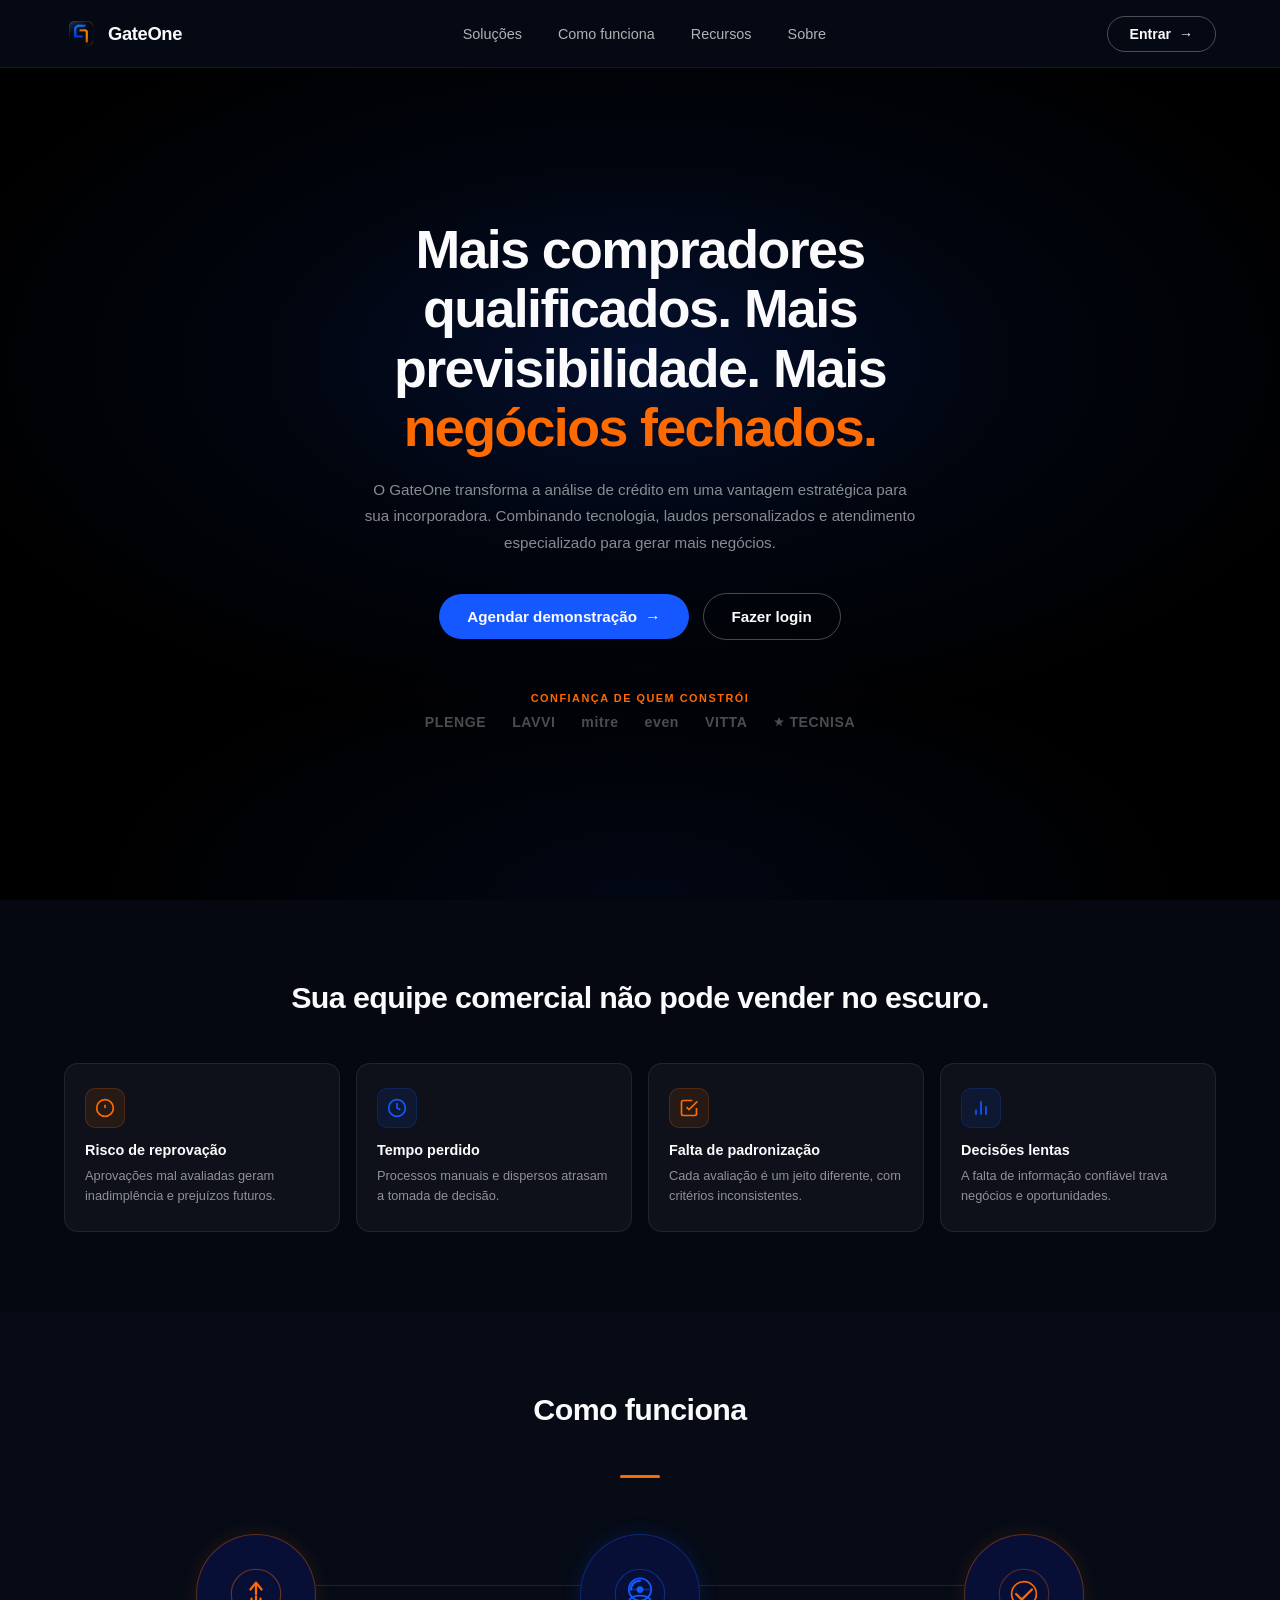
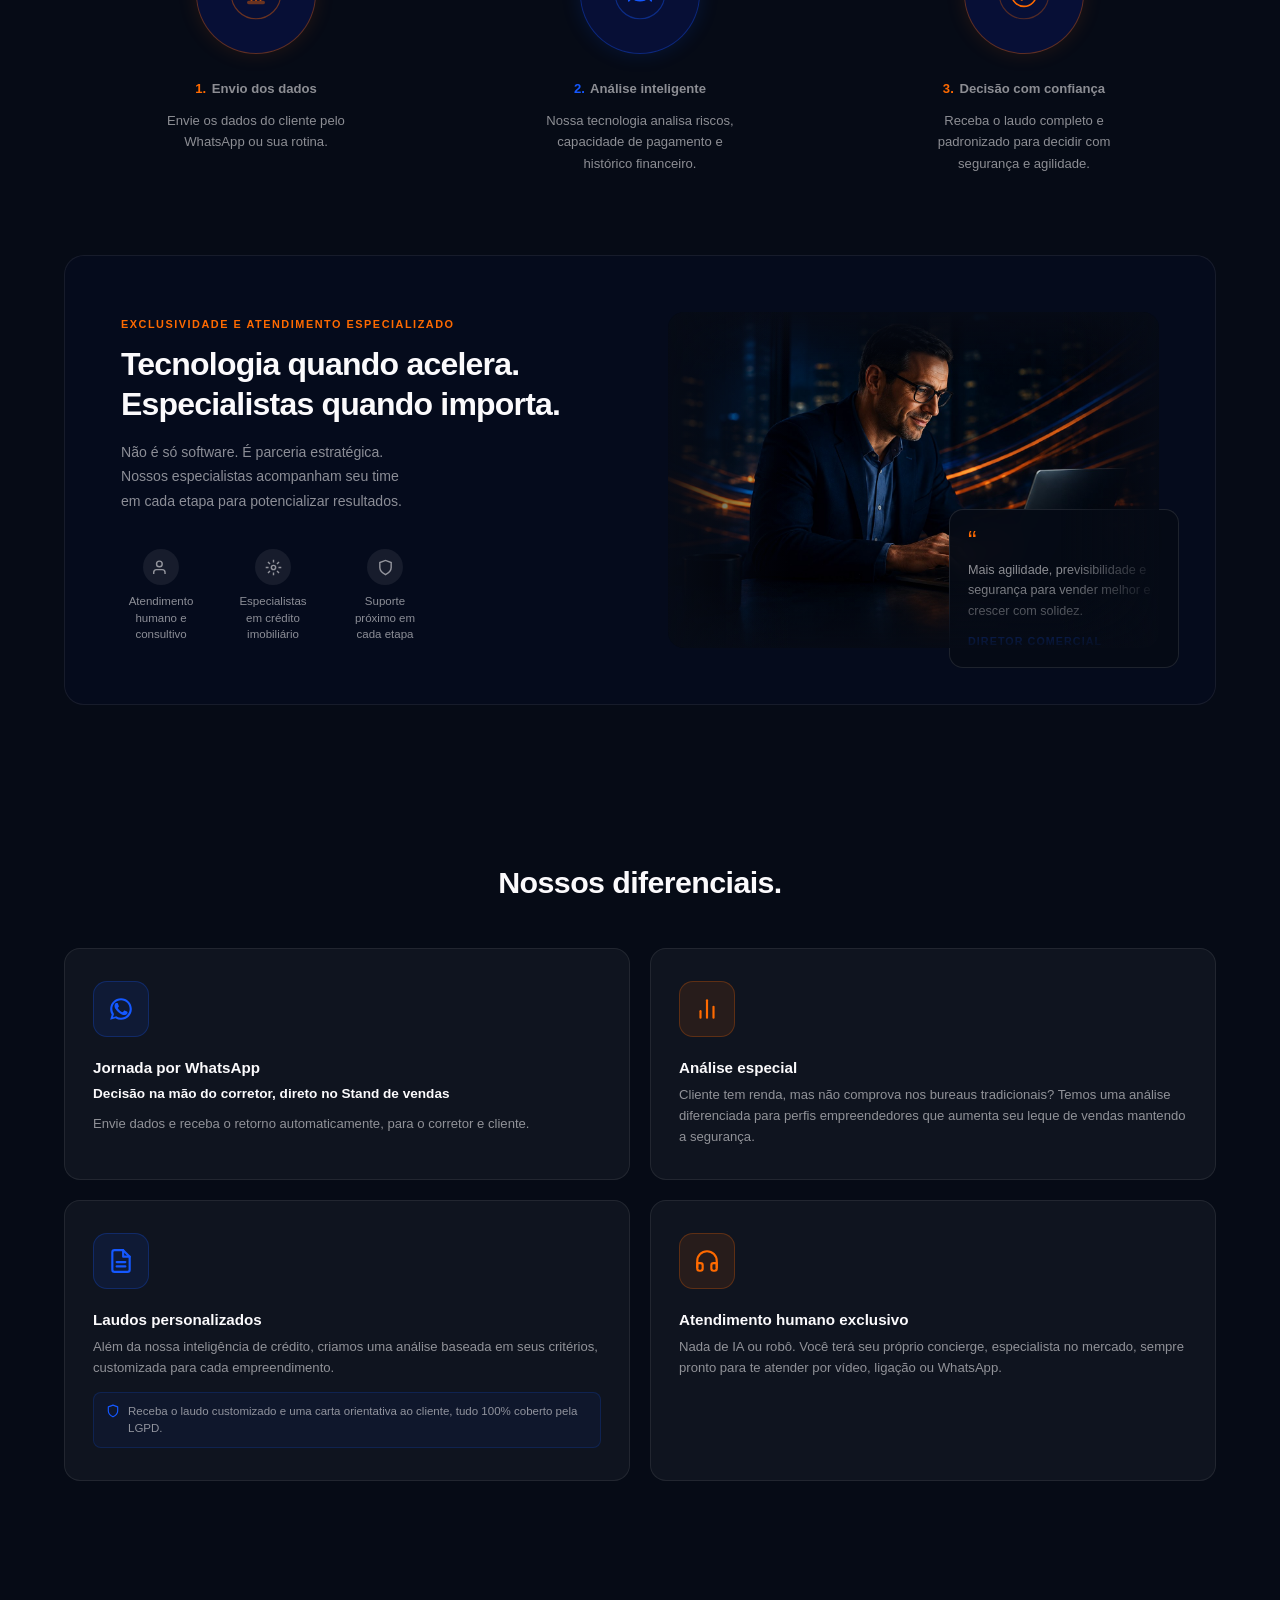
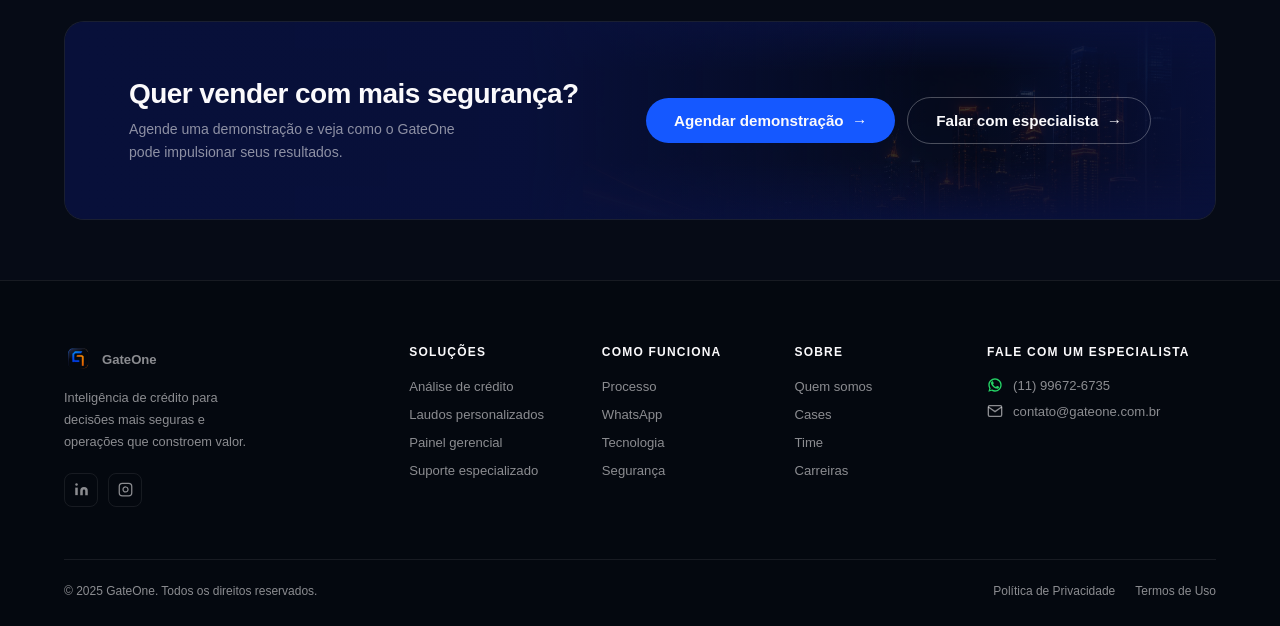
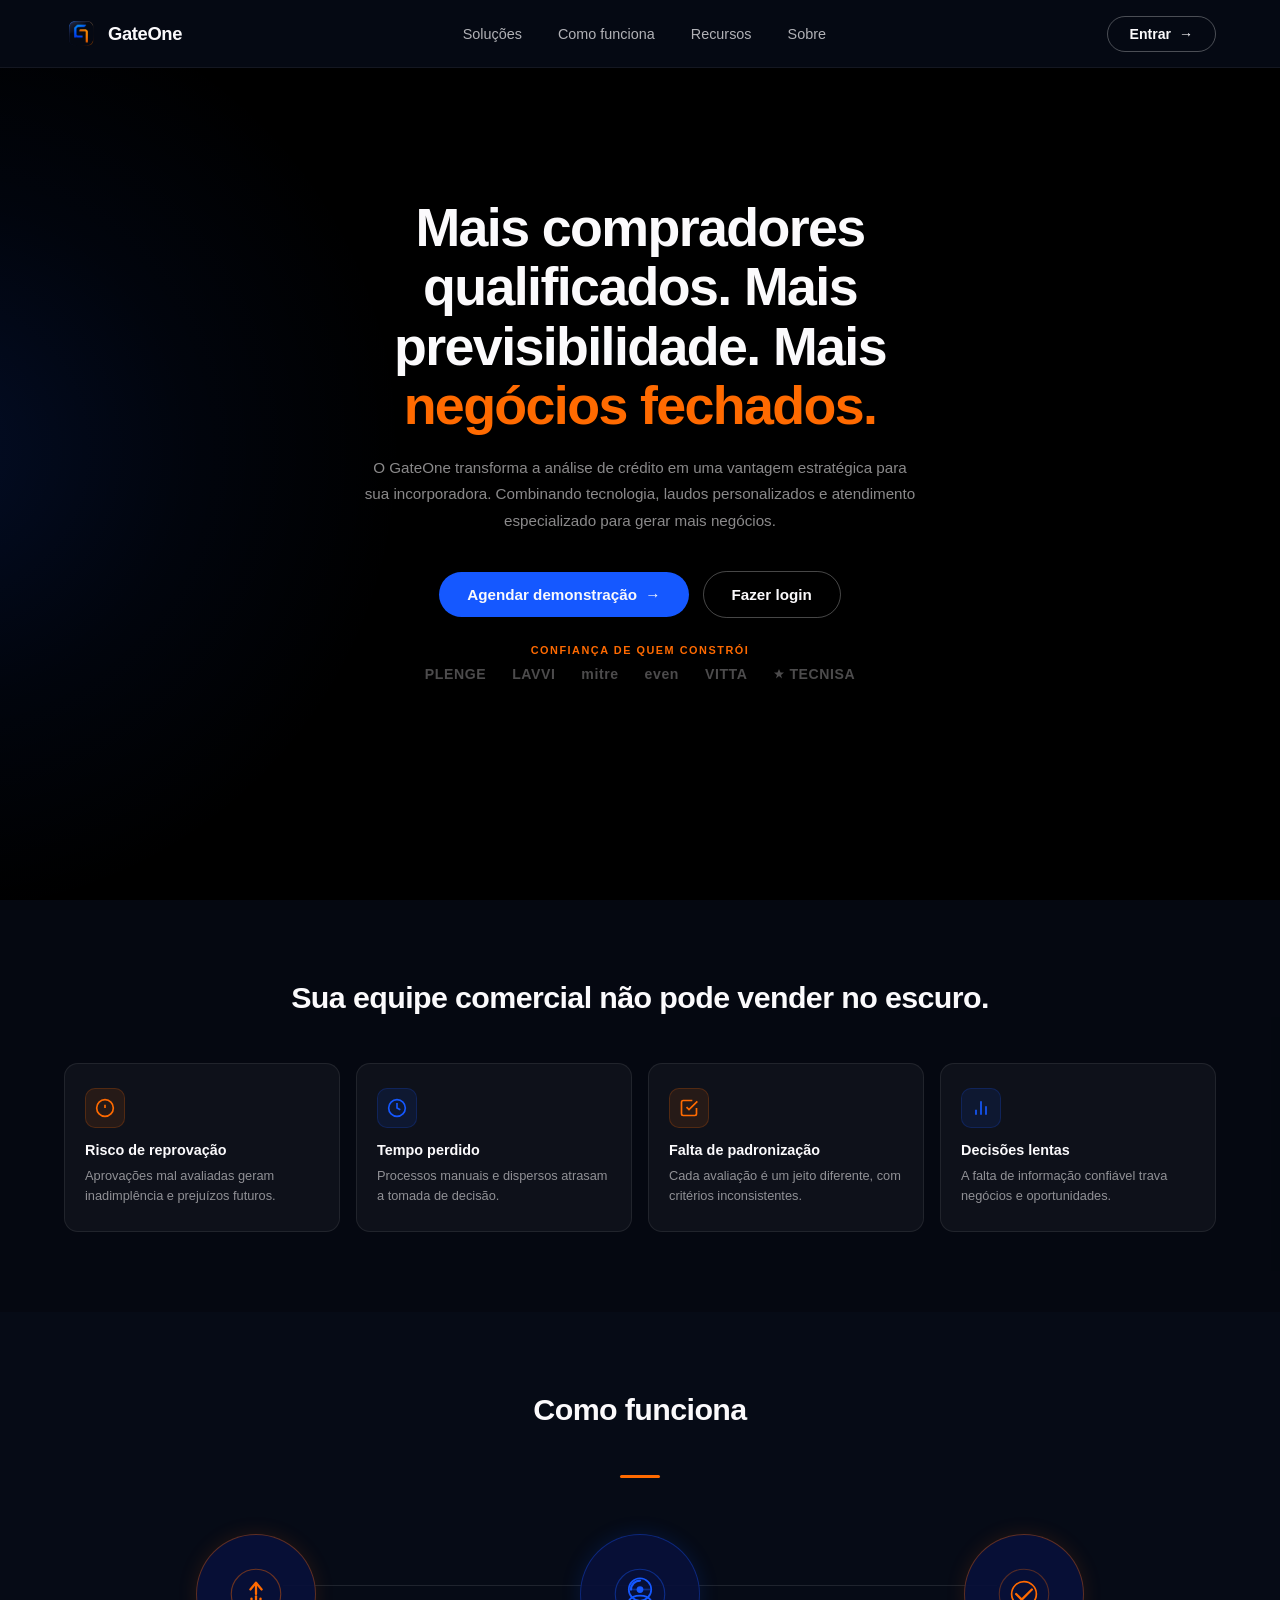
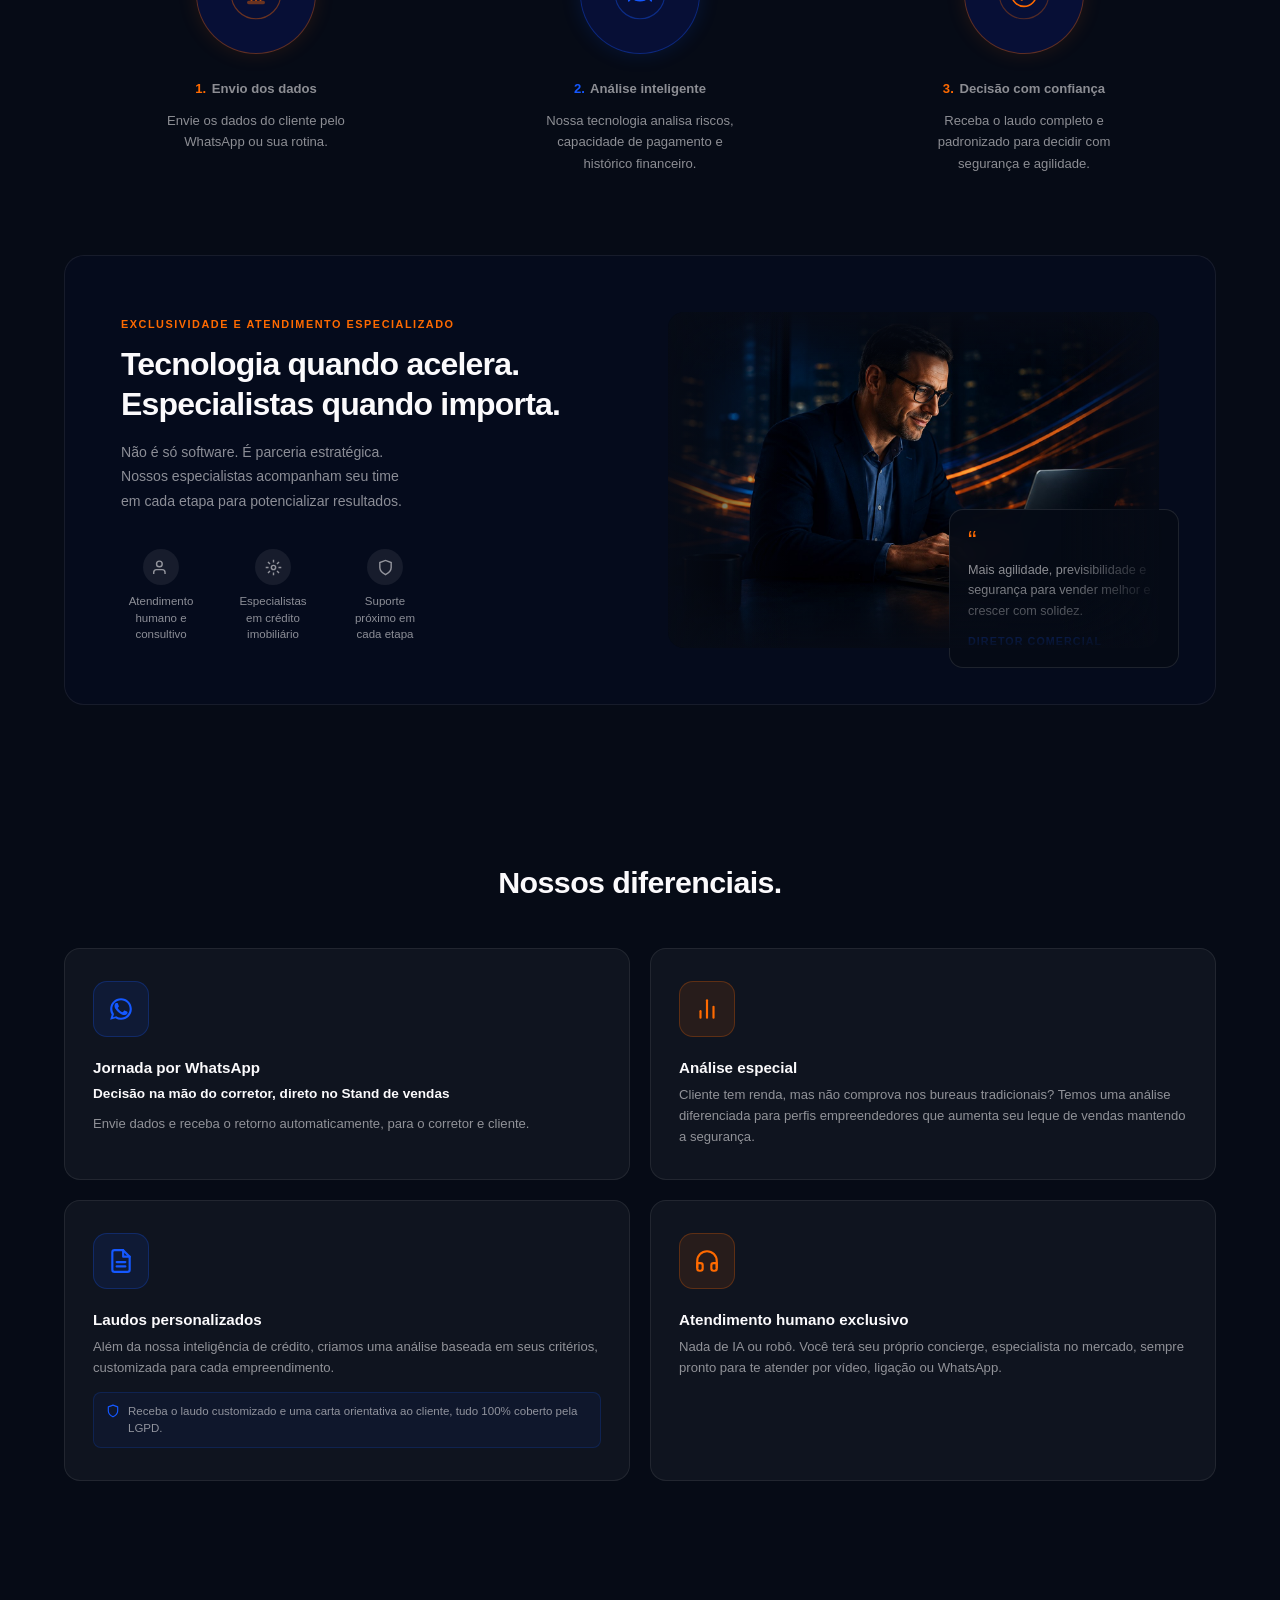
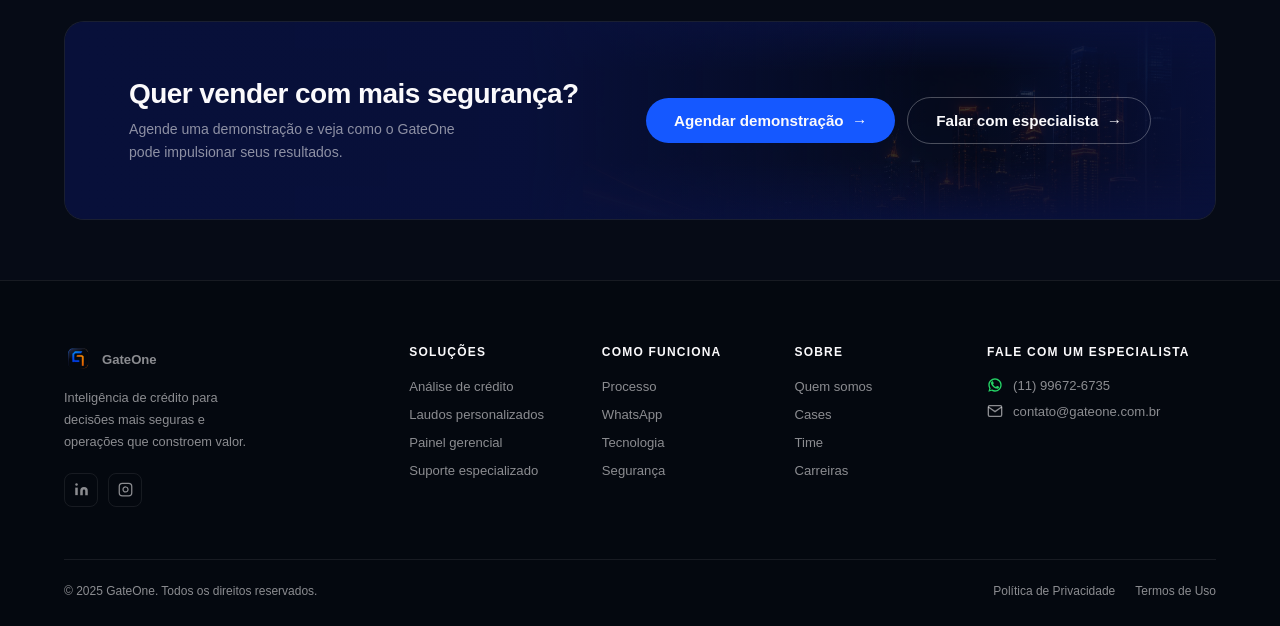
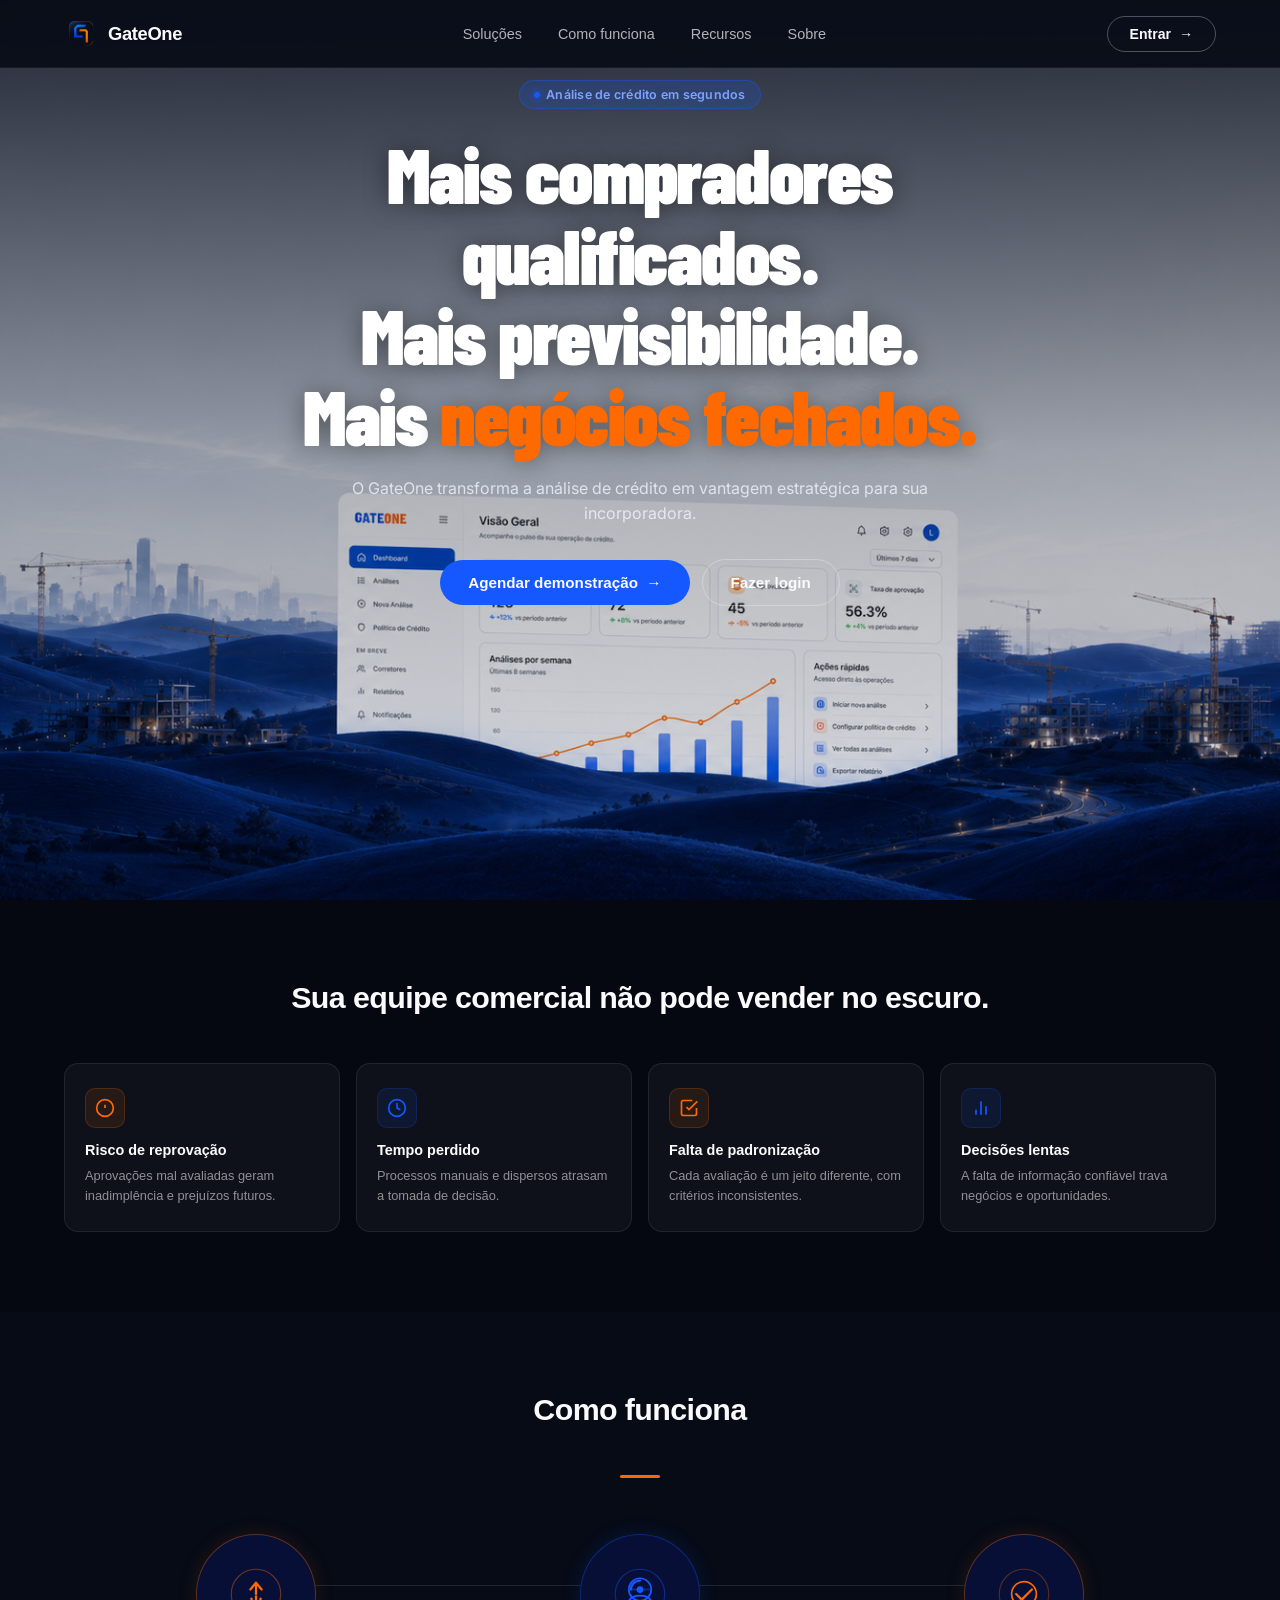
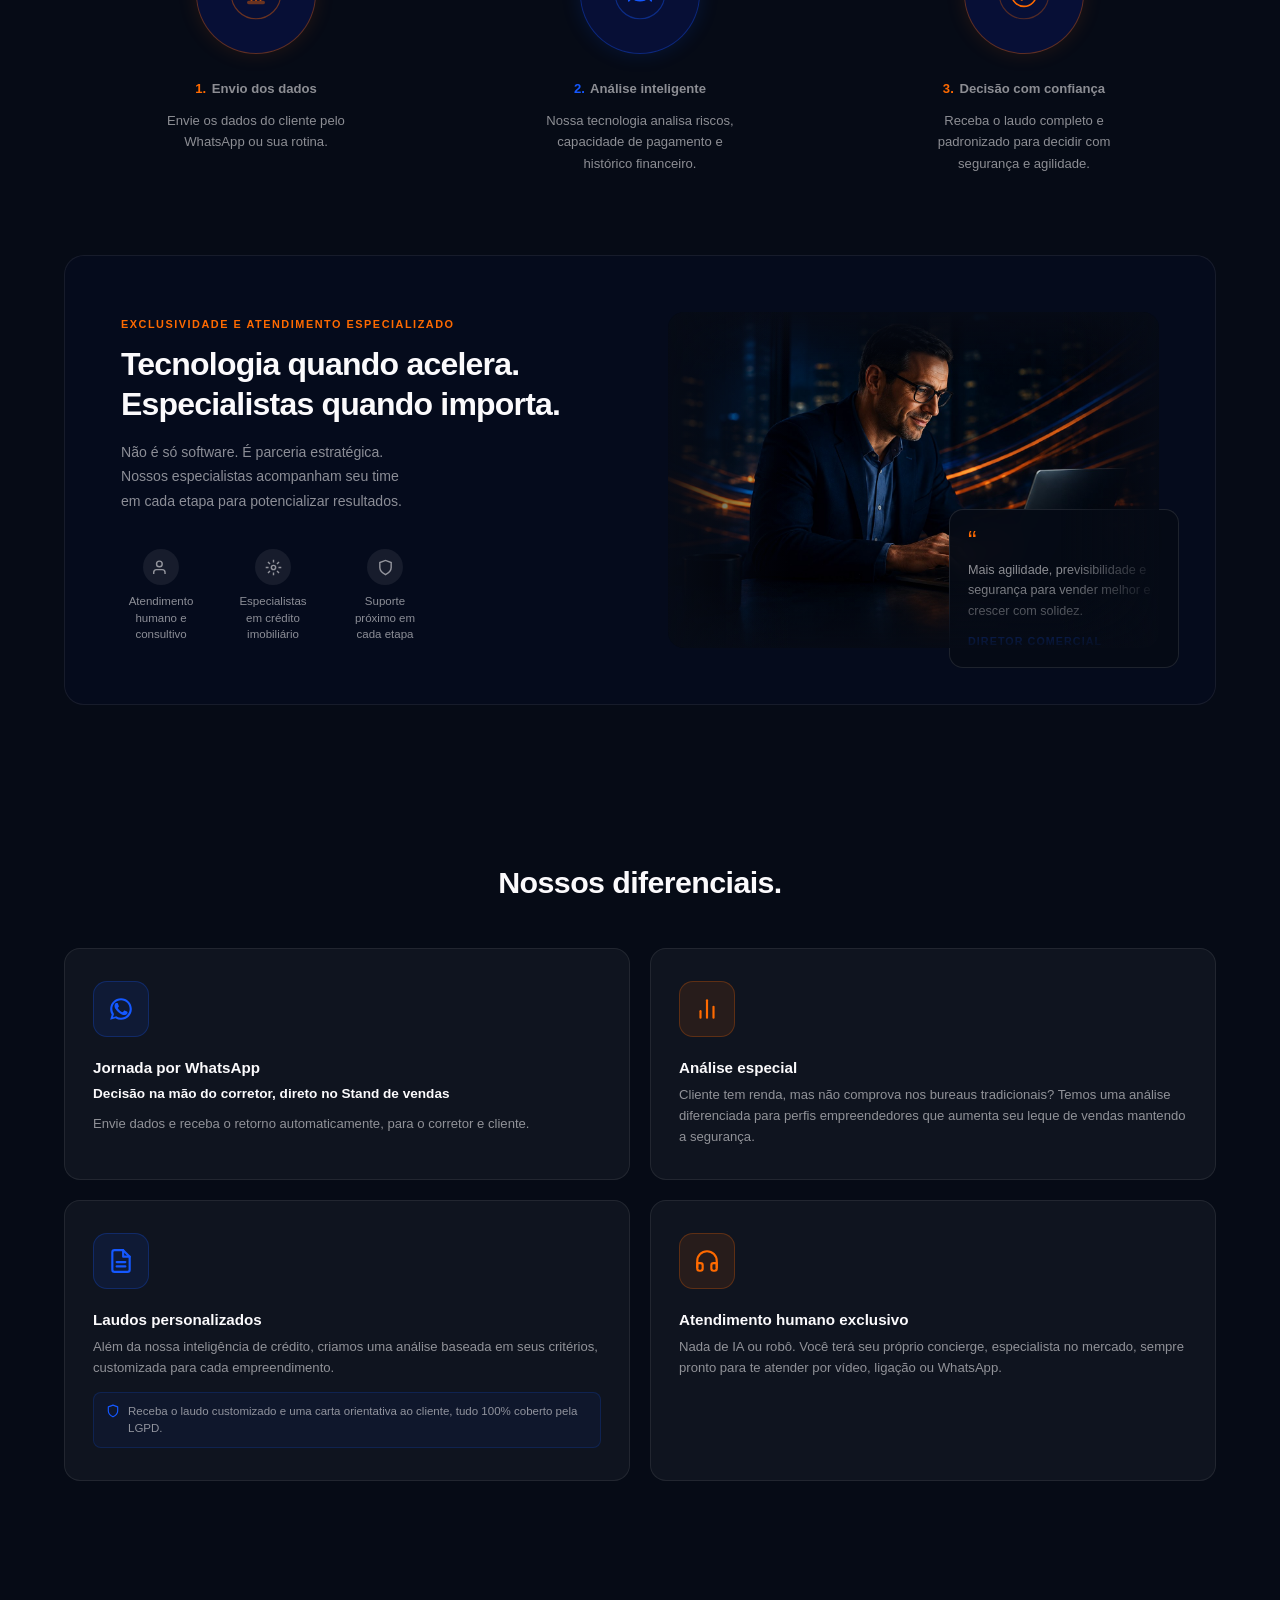
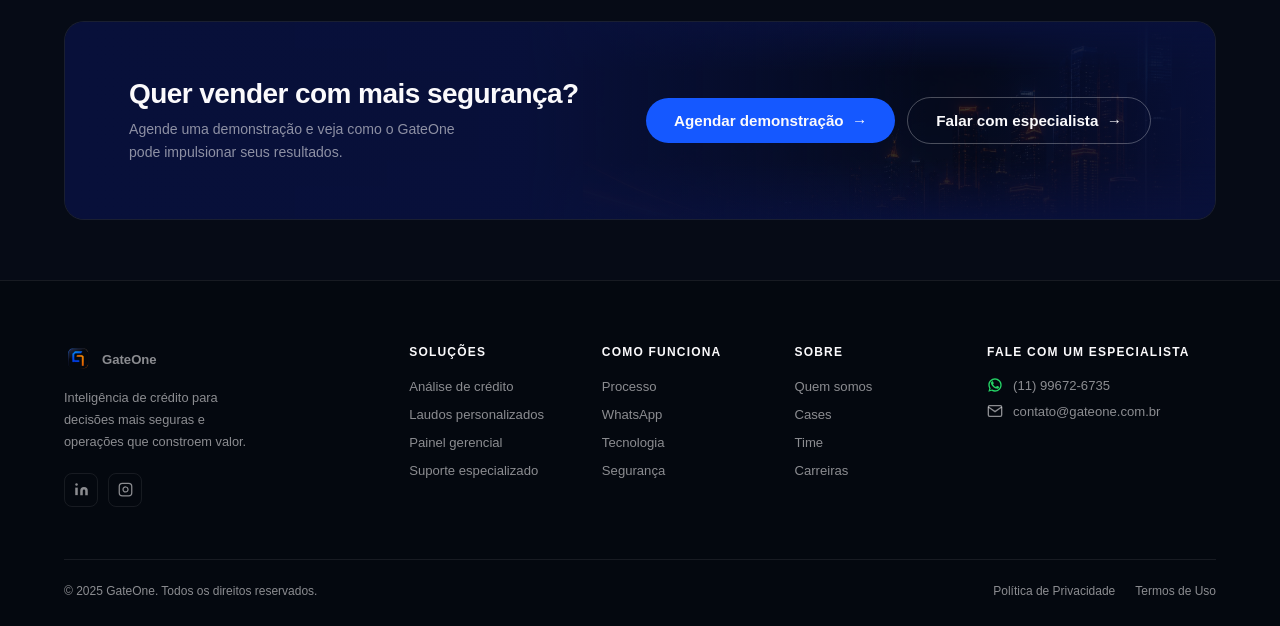
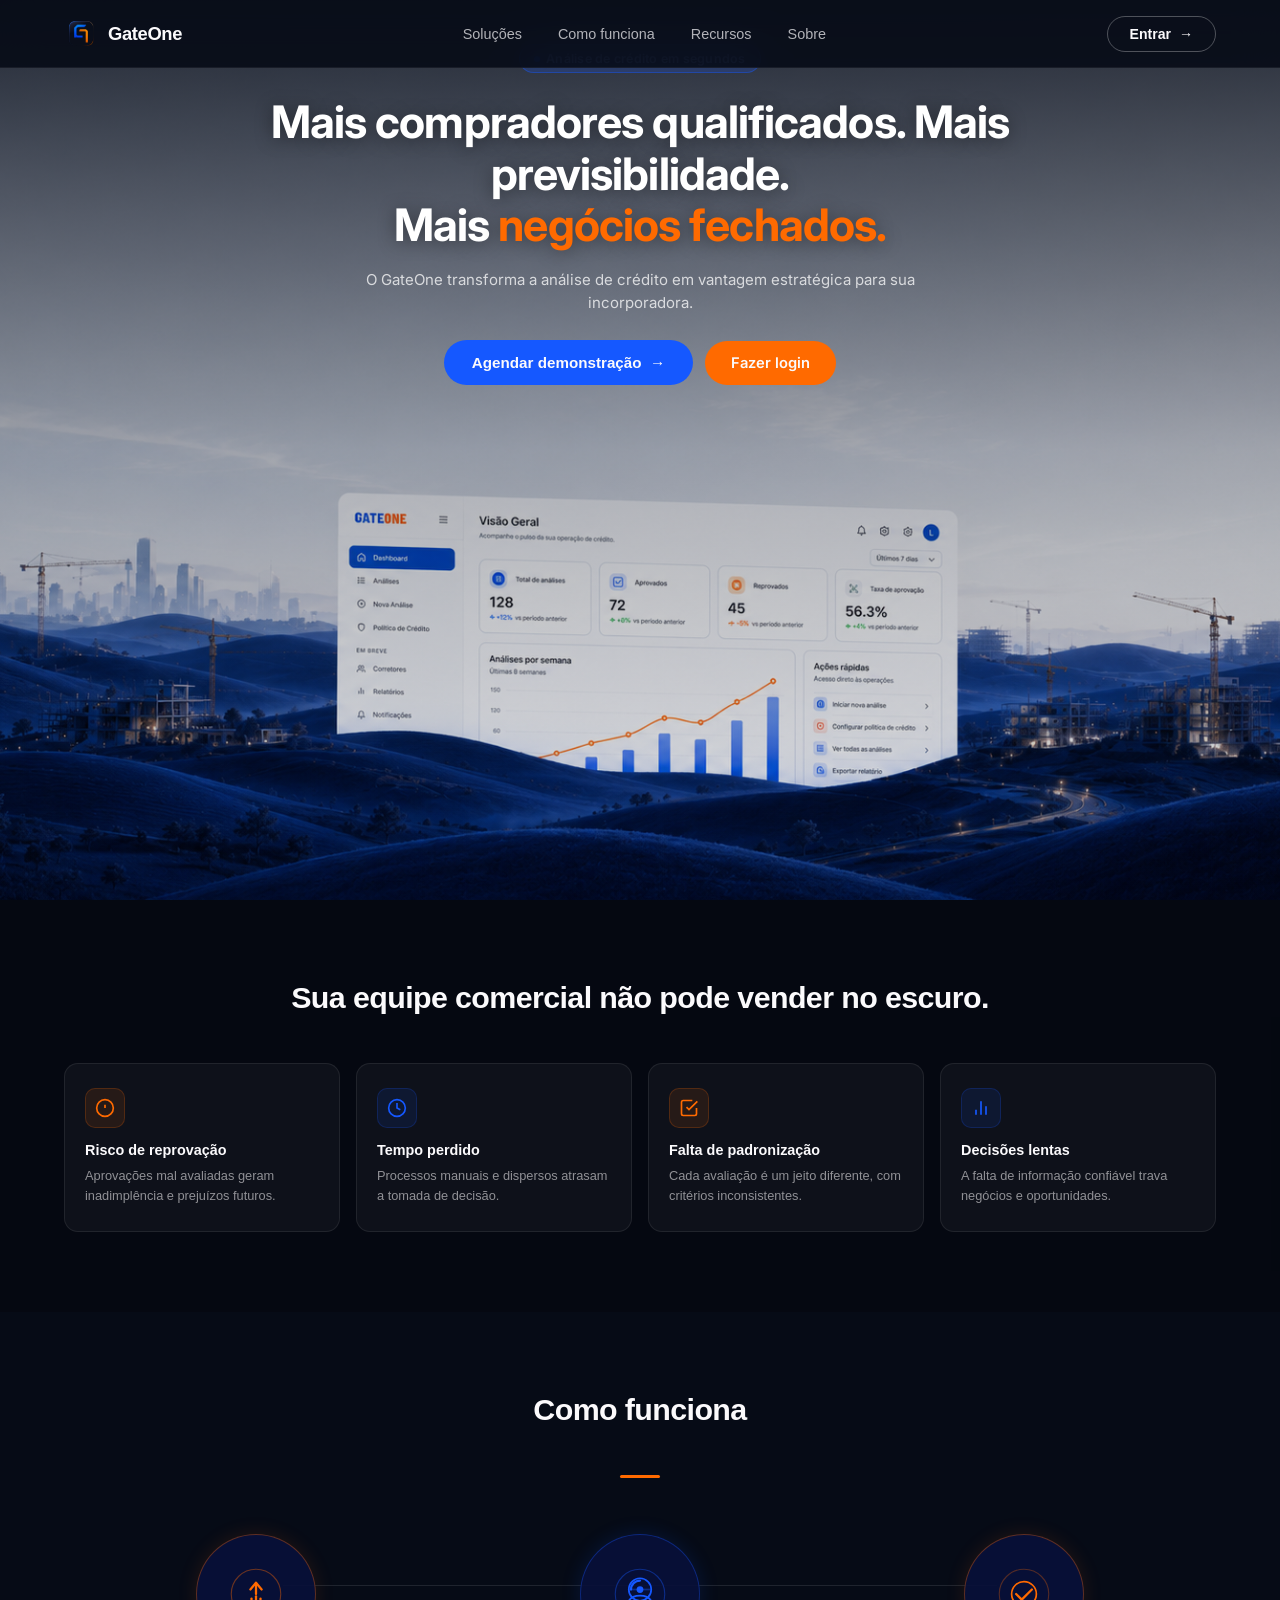
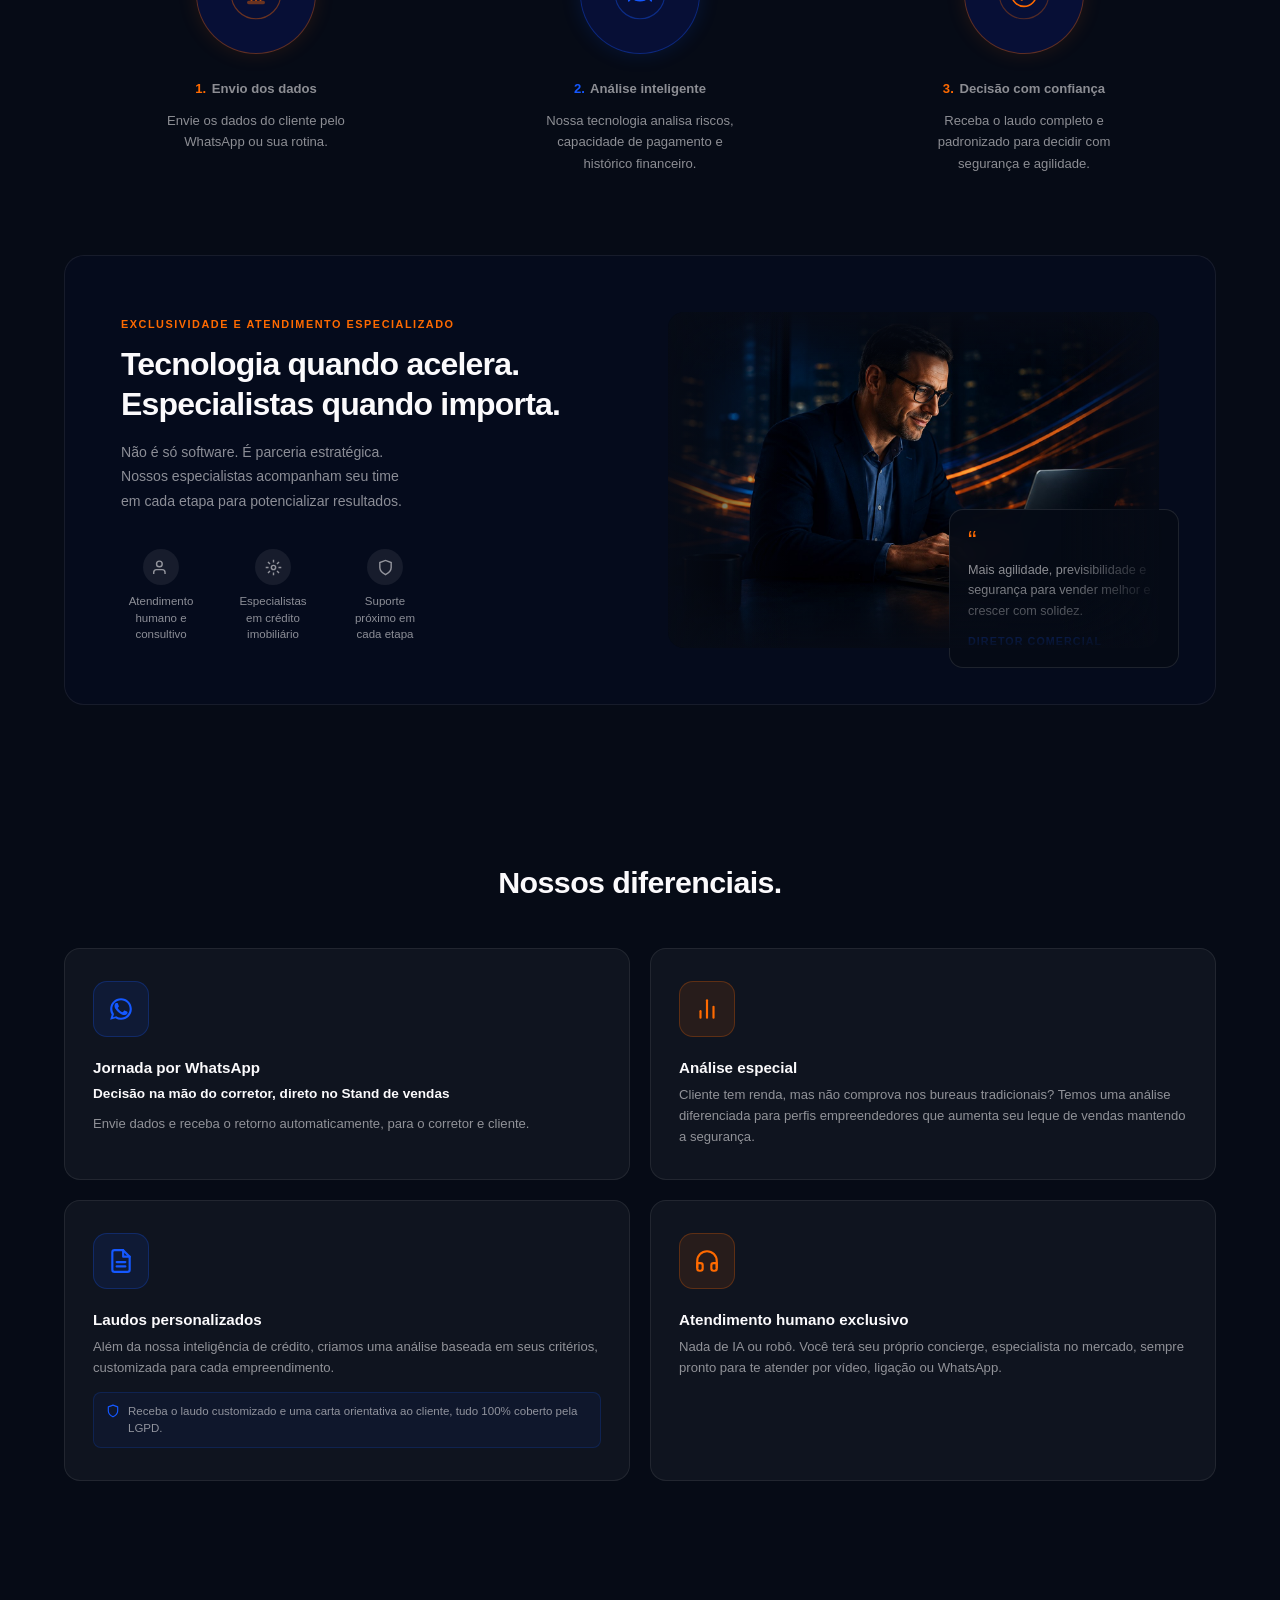
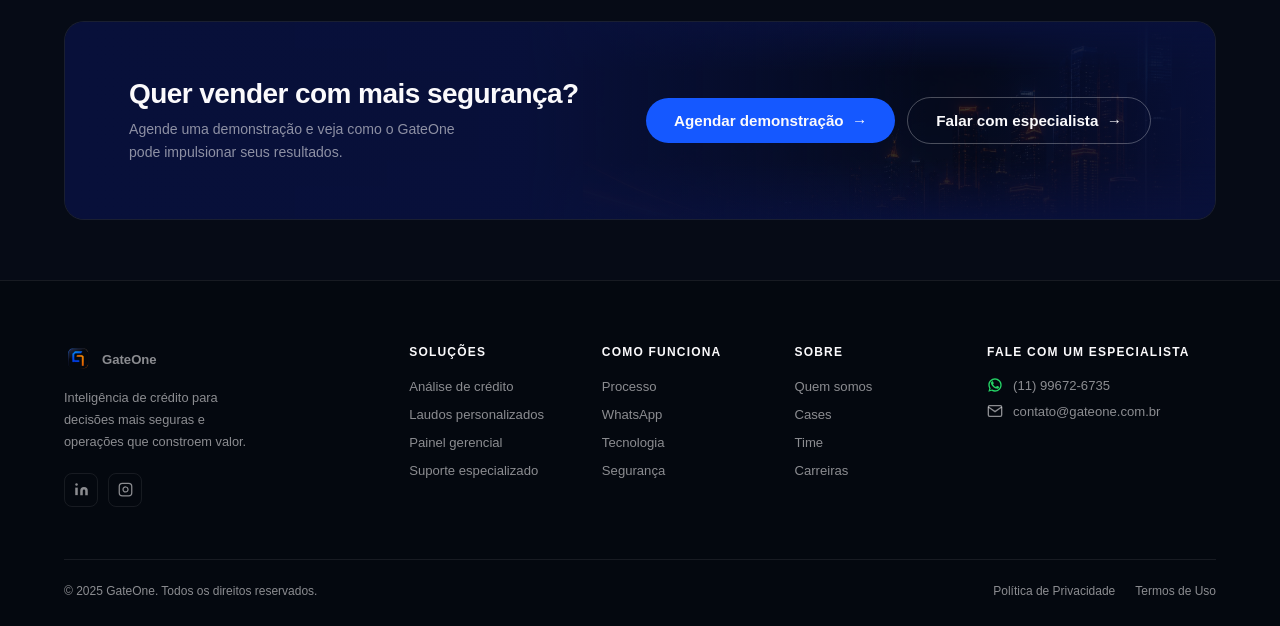
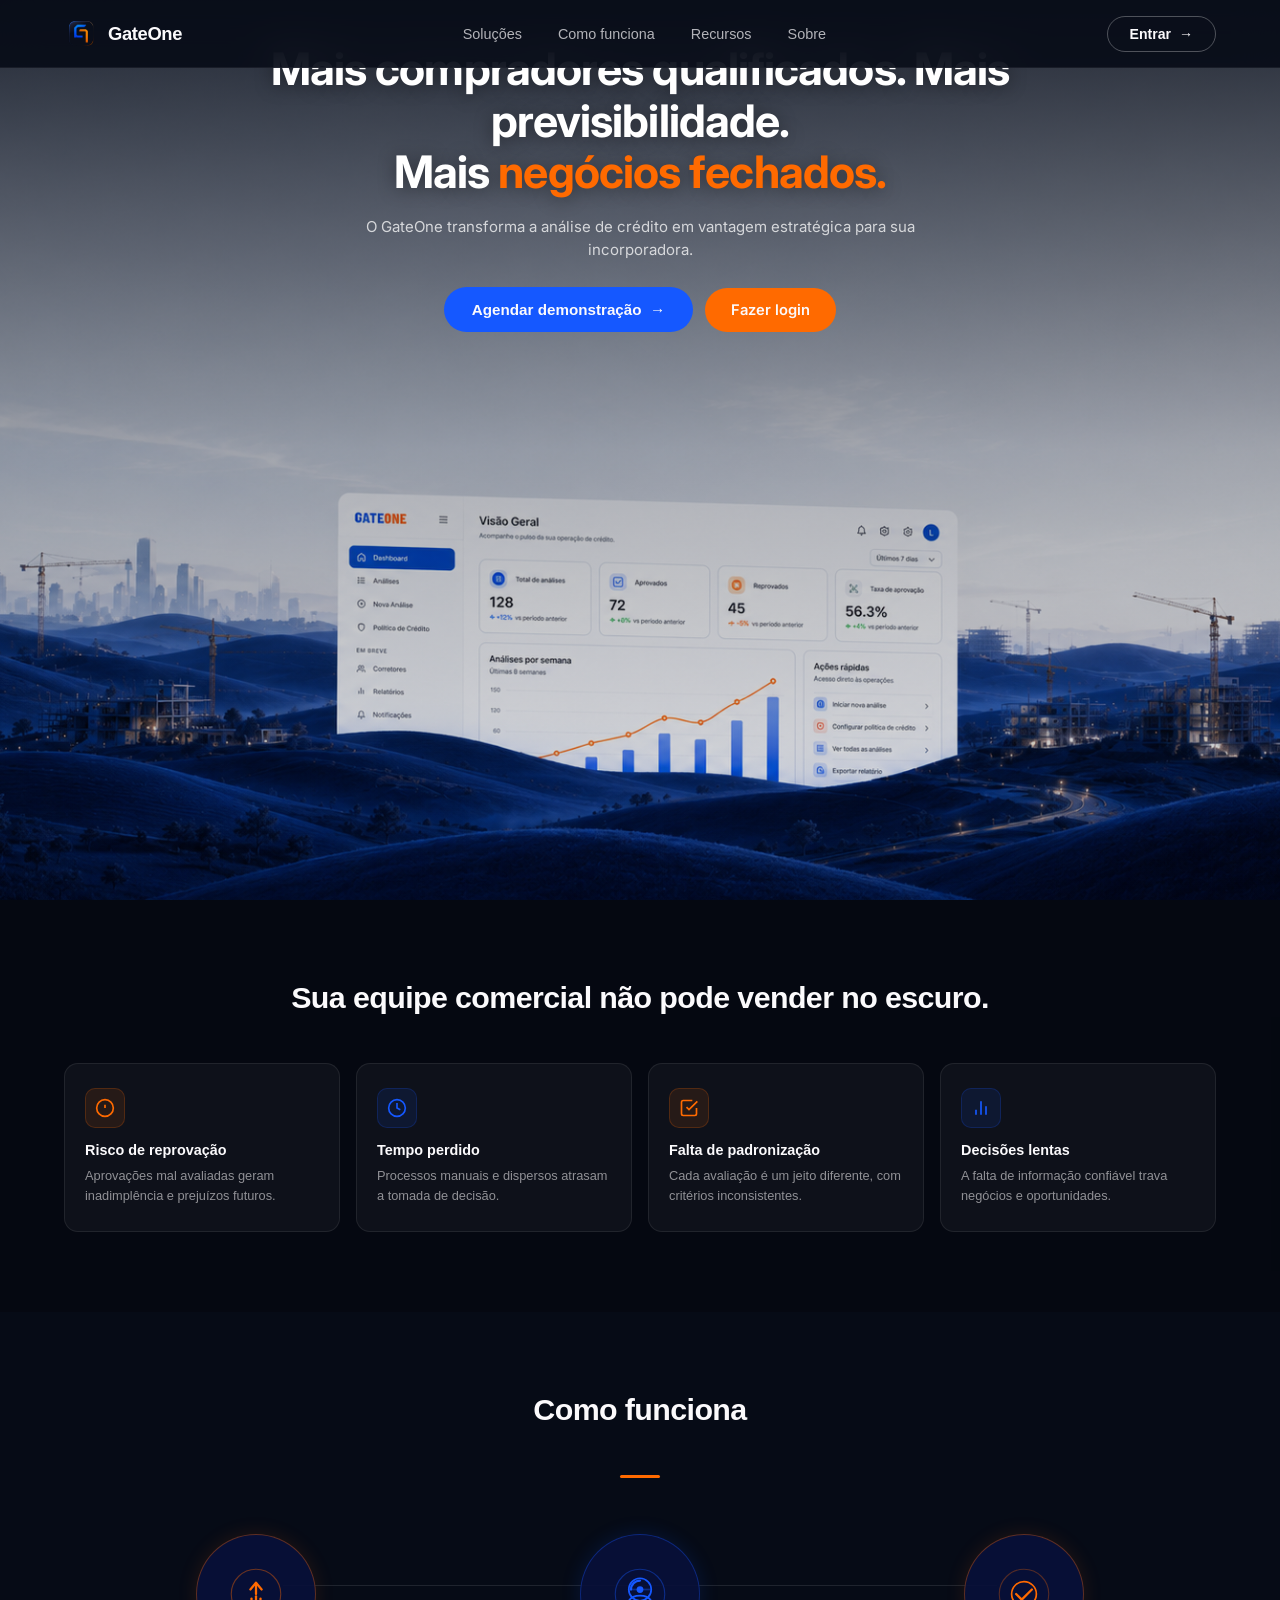
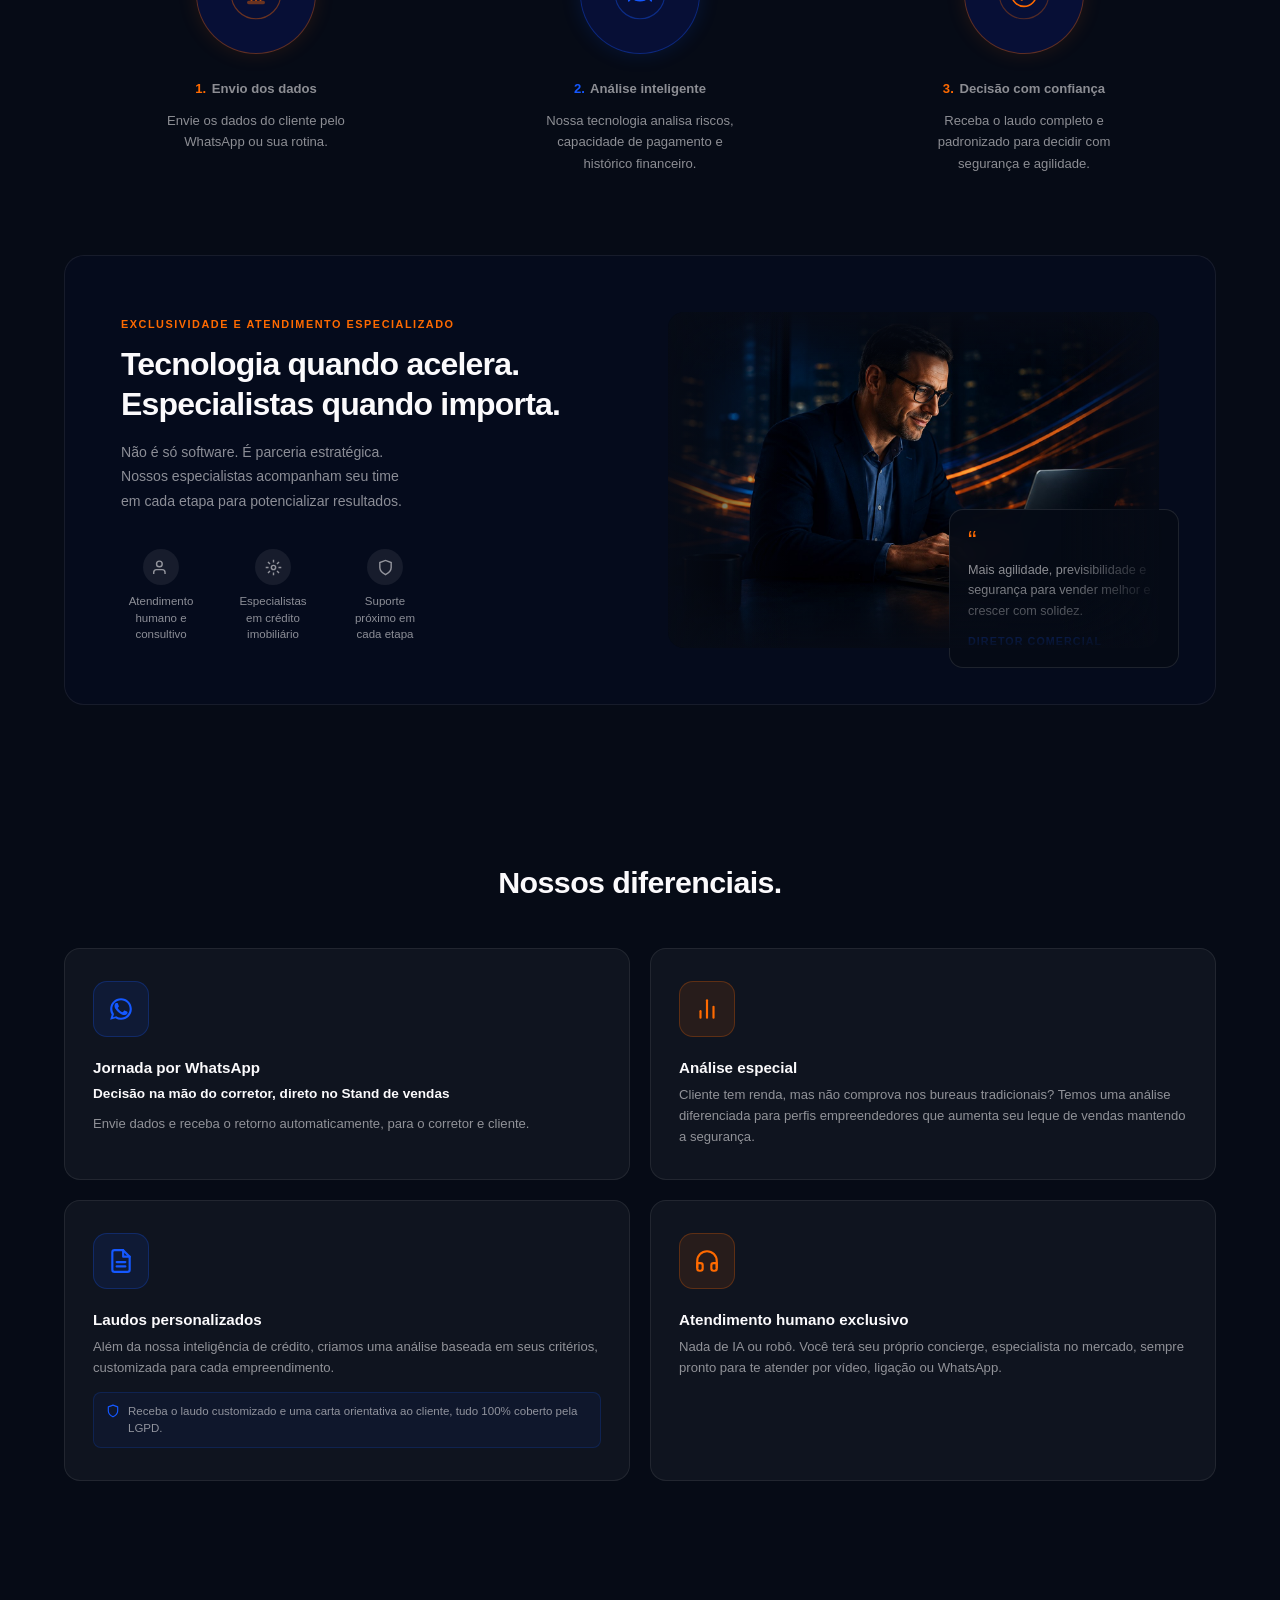
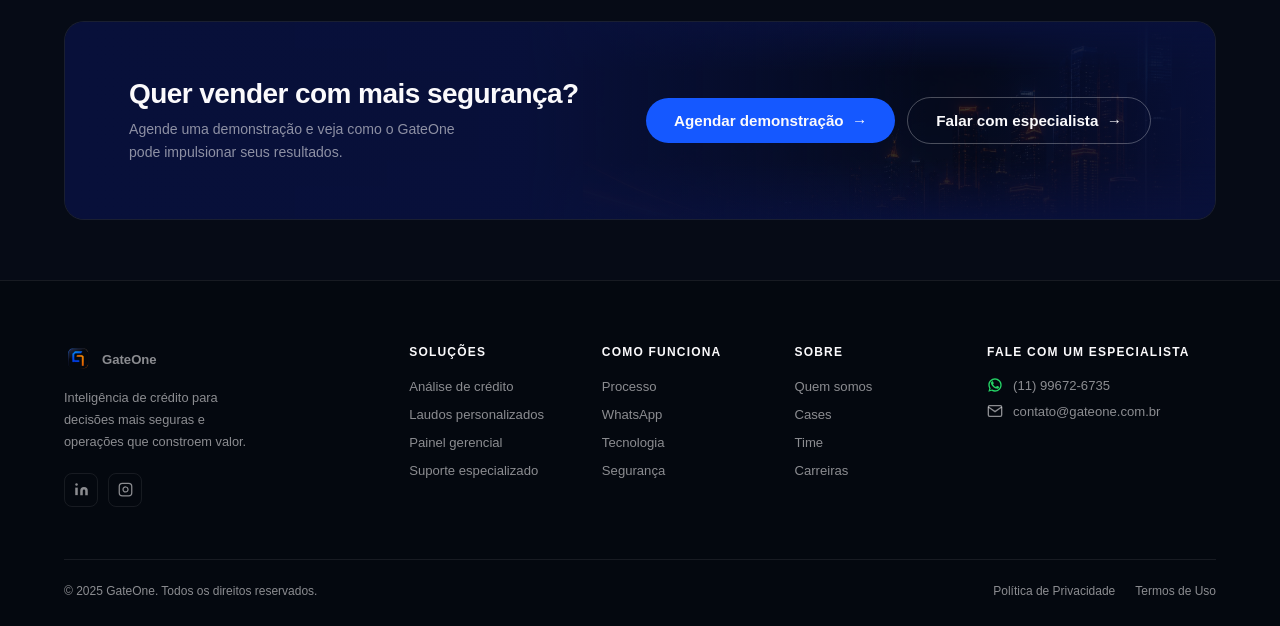
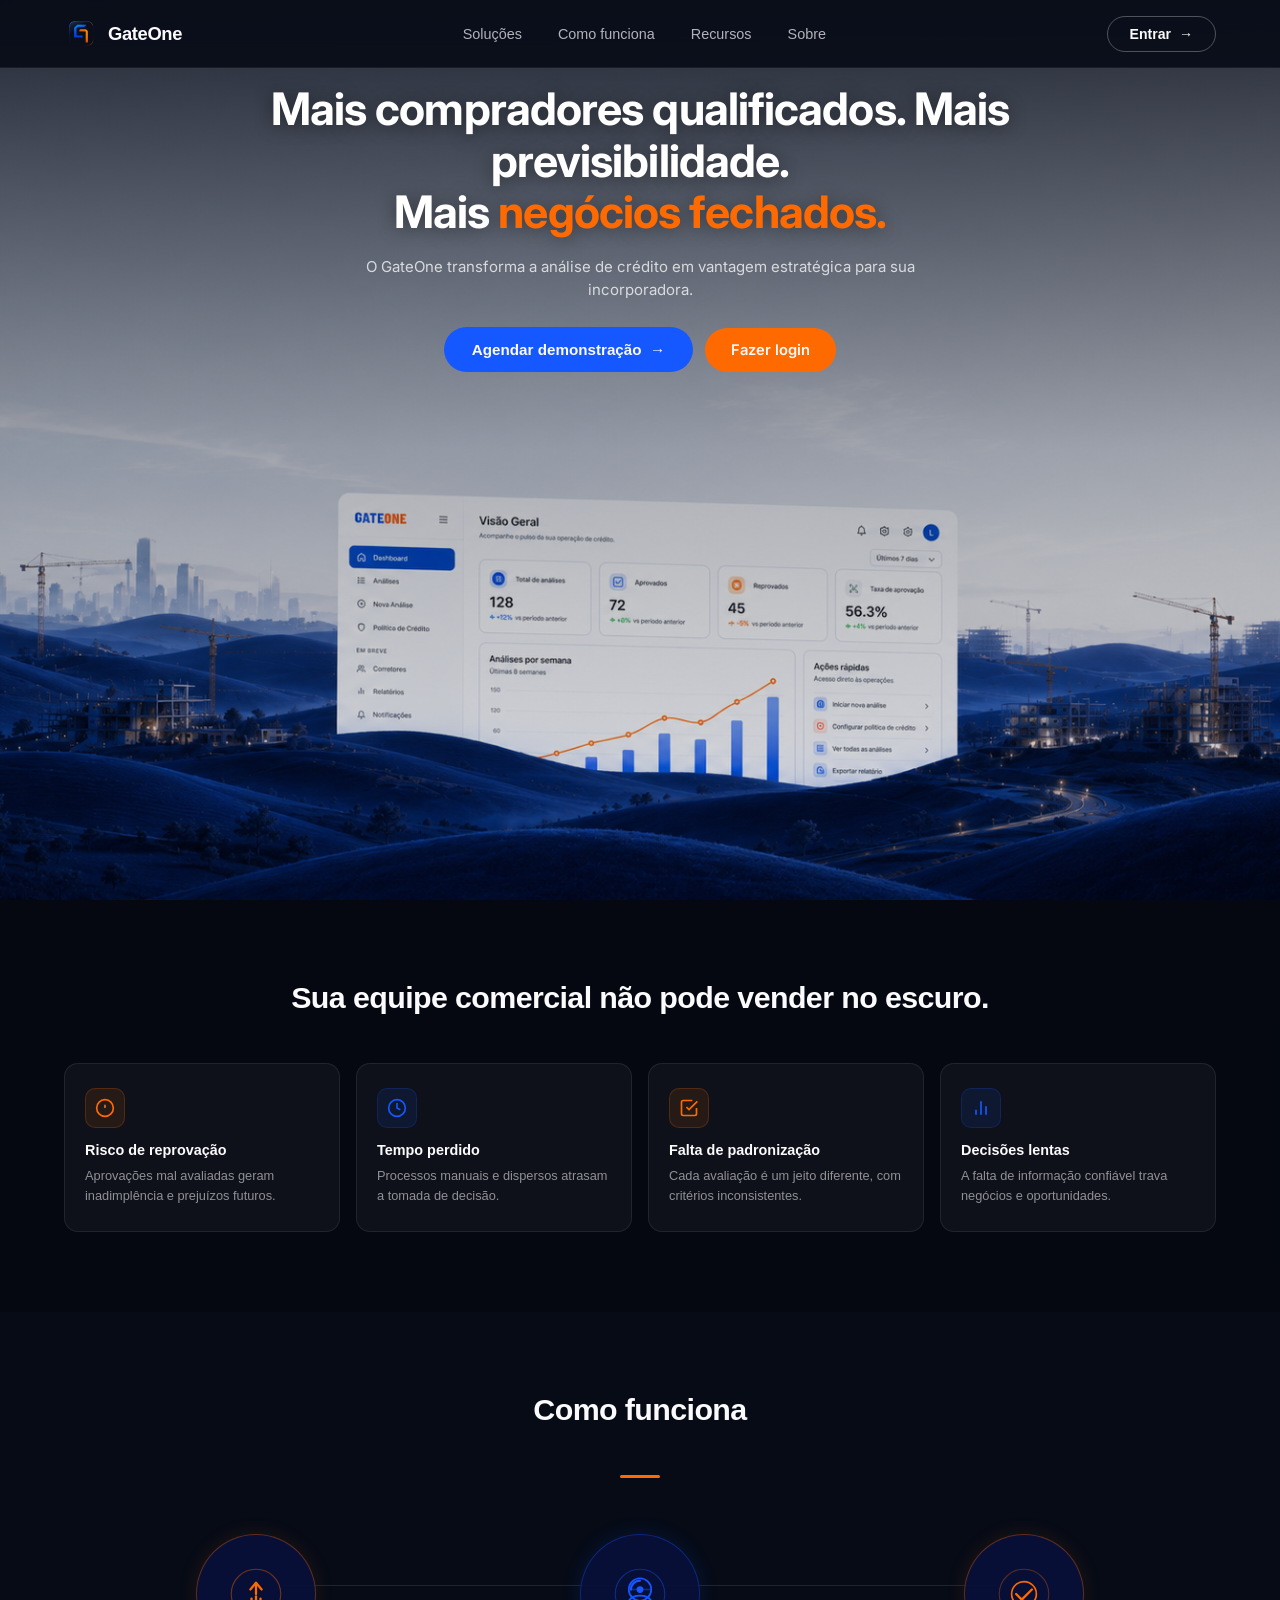
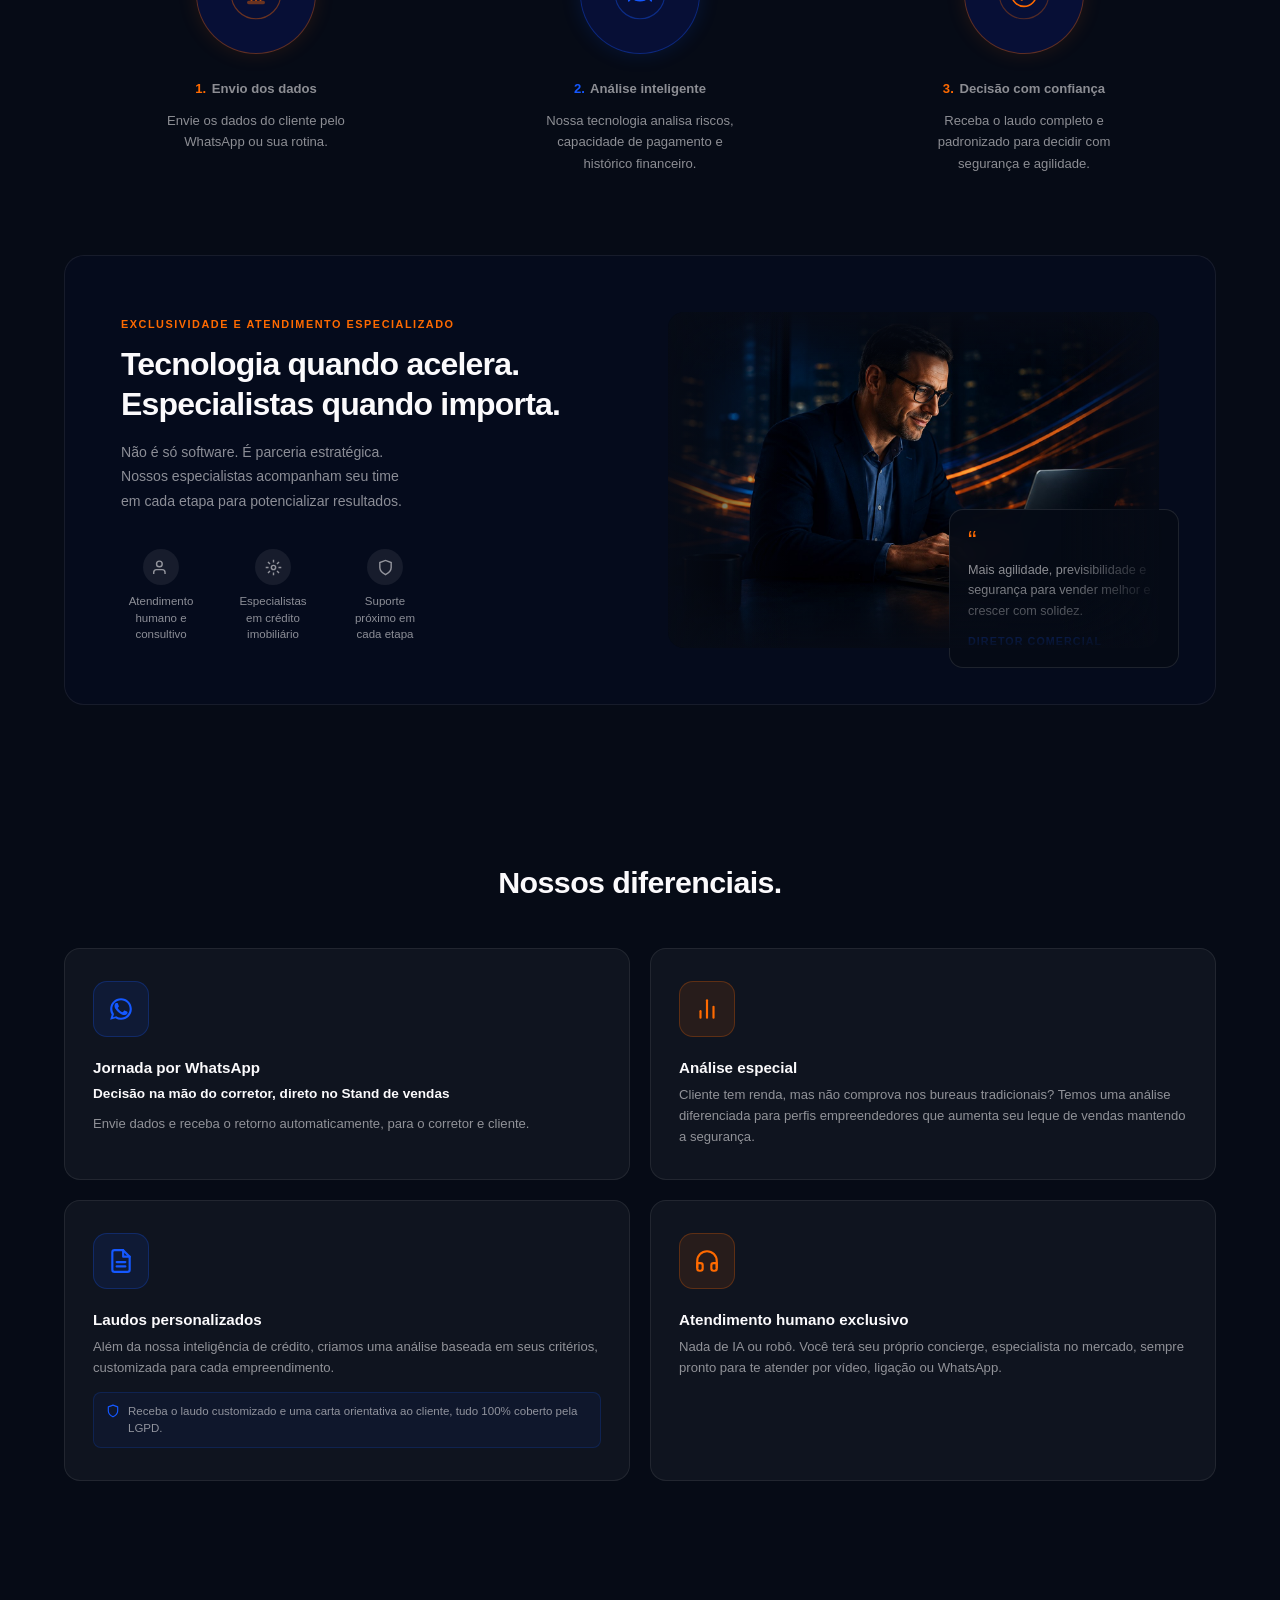
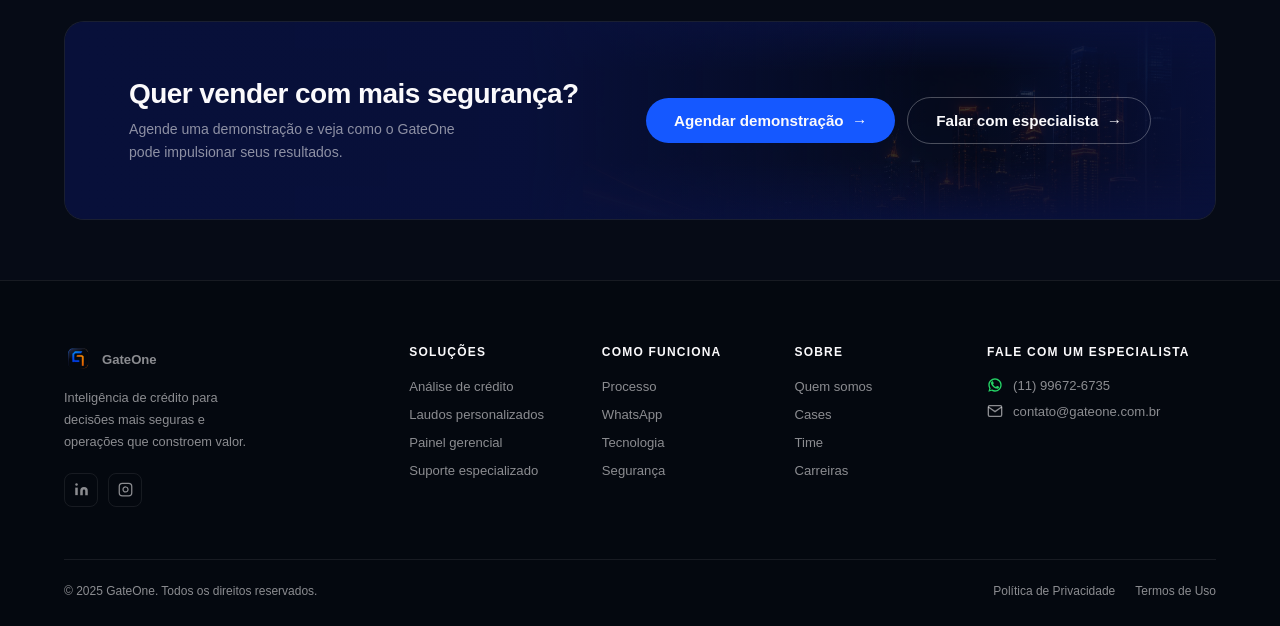
